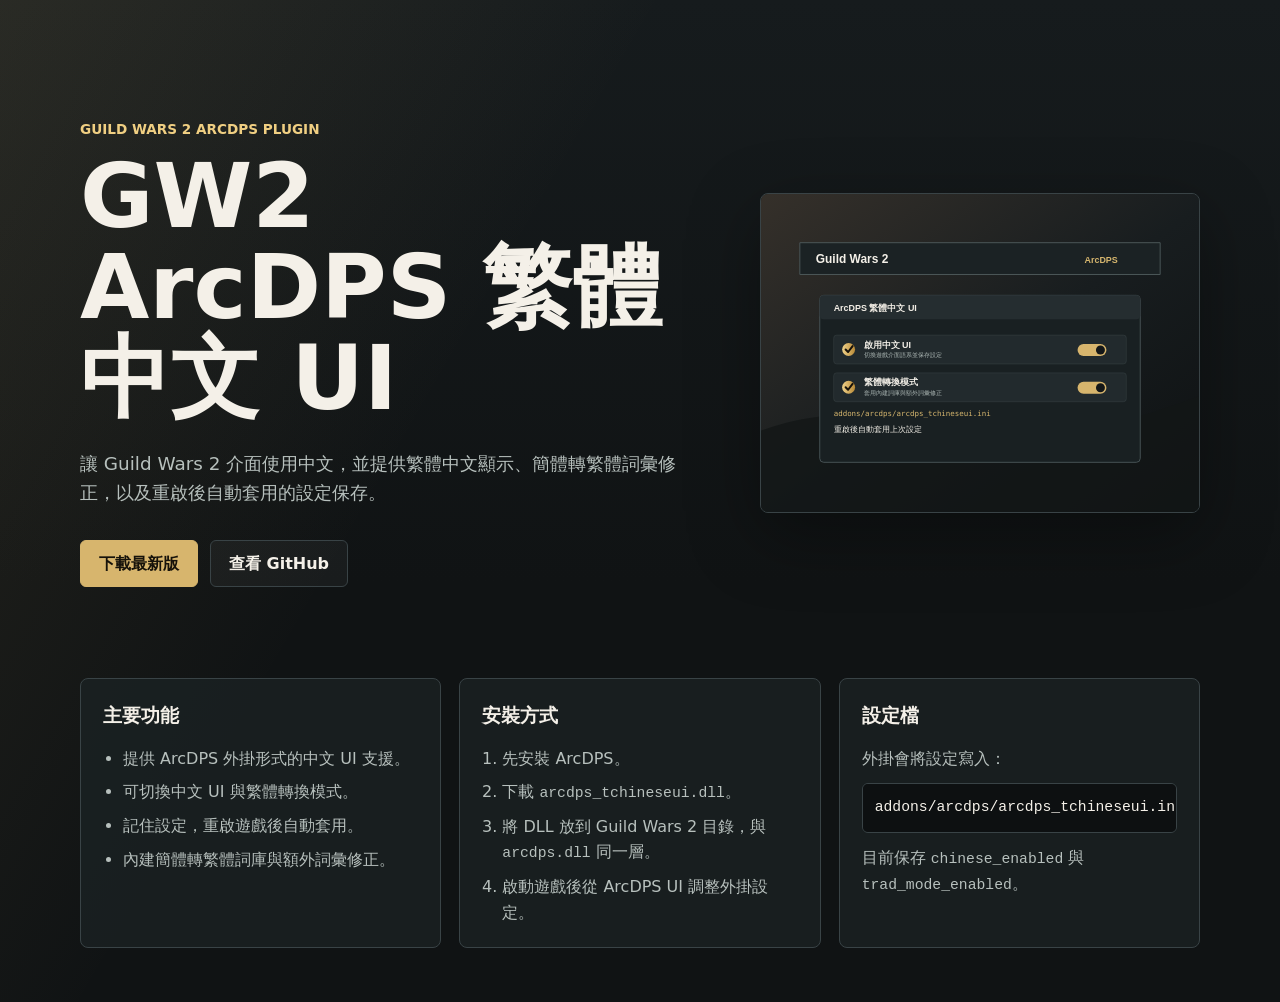
==== index.html @ cf9fba34 "Deploy GitHub Pages site" ====
<!doctype html>
<html lang="zh-Hant">
  <head>
    <meta charset="utf-8">
    <meta name="viewport" content="width=device-width, initial-scale=1">
    <meta name="description" content="GW2 ArcDPS 繁體中文 UI 外掛，提供 Guild Wars 2 中文介面、繁體轉換與設定保存。">
    <title>GW2 ArcDPS 繁體中文 UI</title>
    <link rel="stylesheet" href="./styles.css">
  </head>
  <body>
    <main>
      <section class="hero" aria-labelledby="page-title">
        <div class="hero-copy">
          <p class="eyebrow">Guild Wars 2 ArcDPS Plugin</p>
          <h1 id="page-title">GW2 ArcDPS 繁體中文 UI</h1>
          <p class="lead">
            讓 Guild Wars 2 介面使用中文，並提供繁體中文顯示、簡體轉繁體詞彙修正，以及重啟後自動套用的設定保存。
          </p>
          <div class="actions" aria-label="主要操作">
            <a class="button primary" href="https://github.com/jakeuj/GW2-ArcDPS-TChineseUI/releases/latest">下載最新版</a>
            <a class="button secondary" href="https://github.com/jakeuj/GW2-ArcDPS-TChineseUI">查看 GitHub</a>
          </div>
        </div>
        <div class="preview" aria-label="外掛介面預覽">
          <img src="./assets/plugin-preview.svg" alt="ArcDPS 繁體中文 UI 外掛介面預覽">
        </div>
      </section>

      <section class="content-grid" aria-label="外掛資訊">
        <article>
          <h2>主要功能</h2>
          <ul>
            <li>提供 ArcDPS 外掛形式的中文 UI 支援。</li>
            <li>可切換中文 UI 與繁體轉換模式。</li>
            <li>記住設定，重啟遊戲後自動套用。</li>
            <li>內建簡體轉繁體詞庫與額外詞彙修正。</li>
          </ul>
        </article>

        <article>
          <h2>安裝方式</h2>
          <ol>
            <li>先安裝 ArcDPS。</li>
            <li>下載 <code>arcdps_tchineseui.dll</code>。</li>
            <li>將 DLL 放到 Guild Wars 2 目錄，與 <code>arcdps.dll</code> 同一層。</li>
            <li>啟動遊戲後從 ArcDPS UI 調整外掛設定。</li>
          </ol>
        </article>

        <article>
          <h2>設定檔</h2>
          <p>外掛會將設定寫入：</p>
          <pre><code>addons/arcdps/arcdps_tchineseui.ini</code></pre>
          <p>目前保存 <code>chinese_enabled</code> 與 <code>trad_mode_enabled</code>。</p>
        </article>
      </section>
    </main>
  </body>
</html>
---- styles.css ----
:root {
  color-scheme: dark;
  --bg: #101314;
  --panel: #1a2022;
  --panel-strong: #242b2e;
  --text: #f4f0e8;
  --muted: #b7c0bd;
  --accent: #d7b56d;
  --accent-strong: #f0cf82;
  --line: #394346;
}

* {
  box-sizing: border-box;
}

body {
  margin: 0;
  min-height: 100vh;
  background:
    linear-gradient(120deg, rgba(215, 181, 109, 0.10), transparent 36%),
    linear-gradient(180deg, #161b1d 0%, var(--bg) 58%);
  color: var(--text);
  font-family: Inter, "Noto Sans TC", "Microsoft JhengHei", system-ui, sans-serif;
  line-height: 1.6;
}

main {
  width: min(1120px, calc(100% - 32px));
  margin: 0 auto;
  padding: 56px 0;
}

.hero {
  display: grid;
  grid-template-columns: minmax(0, 1fr) minmax(320px, 440px);
  gap: 48px;
  align-items: center;
  min-height: 66vh;
}

.eyebrow {
  margin: 0 0 10px;
  color: var(--accent-strong);
  font-size: 0.85rem;
  font-weight: 700;
  text-transform: uppercase;
}

h1 {
  margin: 0;
  max-width: 760px;
  font-size: clamp(2.5rem, 7vw, 5.8rem);
  line-height: 1.02;
  letter-spacing: 0;
}

.lead {
  max-width: 680px;
  margin: 24px 0 0;
  color: var(--muted);
  font-size: 1.15rem;
}

.actions {
  display: flex;
  flex-wrap: wrap;
  gap: 12px;
  margin-top: 32px;
}

.button {
  display: inline-flex;
  align-items: center;
  justify-content: center;
  min-height: 44px;
  padding: 10px 18px;
  border: 1px solid var(--line);
  border-radius: 6px;
  color: var(--text);
  font-weight: 700;
  text-decoration: none;
}

.button.primary {
  background: var(--accent);
  border-color: var(--accent);
  color: #16120a;
}

.button.secondary {
  background: rgba(255, 255, 255, 0.04);
}

.preview {
  overflow: hidden;
  border: 1px solid var(--line);
  border-radius: 8px;
  background: var(--panel);
  box-shadow: 0 22px 70px rgba(0, 0, 0, 0.35);
}

.preview img {
  display: block;
  width: 100%;
  height: auto;
}

.content-grid {
  display: grid;
  grid-template-columns: repeat(3, minmax(0, 1fr));
  gap: 18px;
  margin-top: 28px;
}

article {
  min-height: 100%;
  padding: 22px;
  border: 1px solid var(--line);
  border-radius: 8px;
  background: rgba(26, 32, 34, 0.88);
}

h2 {
  margin: 0 0 14px;
  font-size: 1.2rem;
  letter-spacing: 0;
}

ul,
ol {
  margin: 0;
  padding-left: 1.25rem;
  color: var(--muted);
}

li + li {
  margin-top: 8px;
}

p {
  margin: 0;
  color: var(--muted);
}

p + pre,
pre + p {
  margin-top: 12px;
}

code {
  font-family: "SFMono-Regular", Consolas, monospace;
  font-size: 0.92em;
}

pre {
  overflow-x: auto;
  margin: 0;
  padding: 12px;
  border: 1px solid var(--line);
  border-radius: 6px;
  background: #0d1011;
}

@media (max-width: 880px) {
  main {
    padding: 32px 0;
  }

  .hero,
  .content-grid {
    grid-template-columns: 1fr;
  }

  .hero {
    gap: 28px;
    min-height: auto;
  }
}
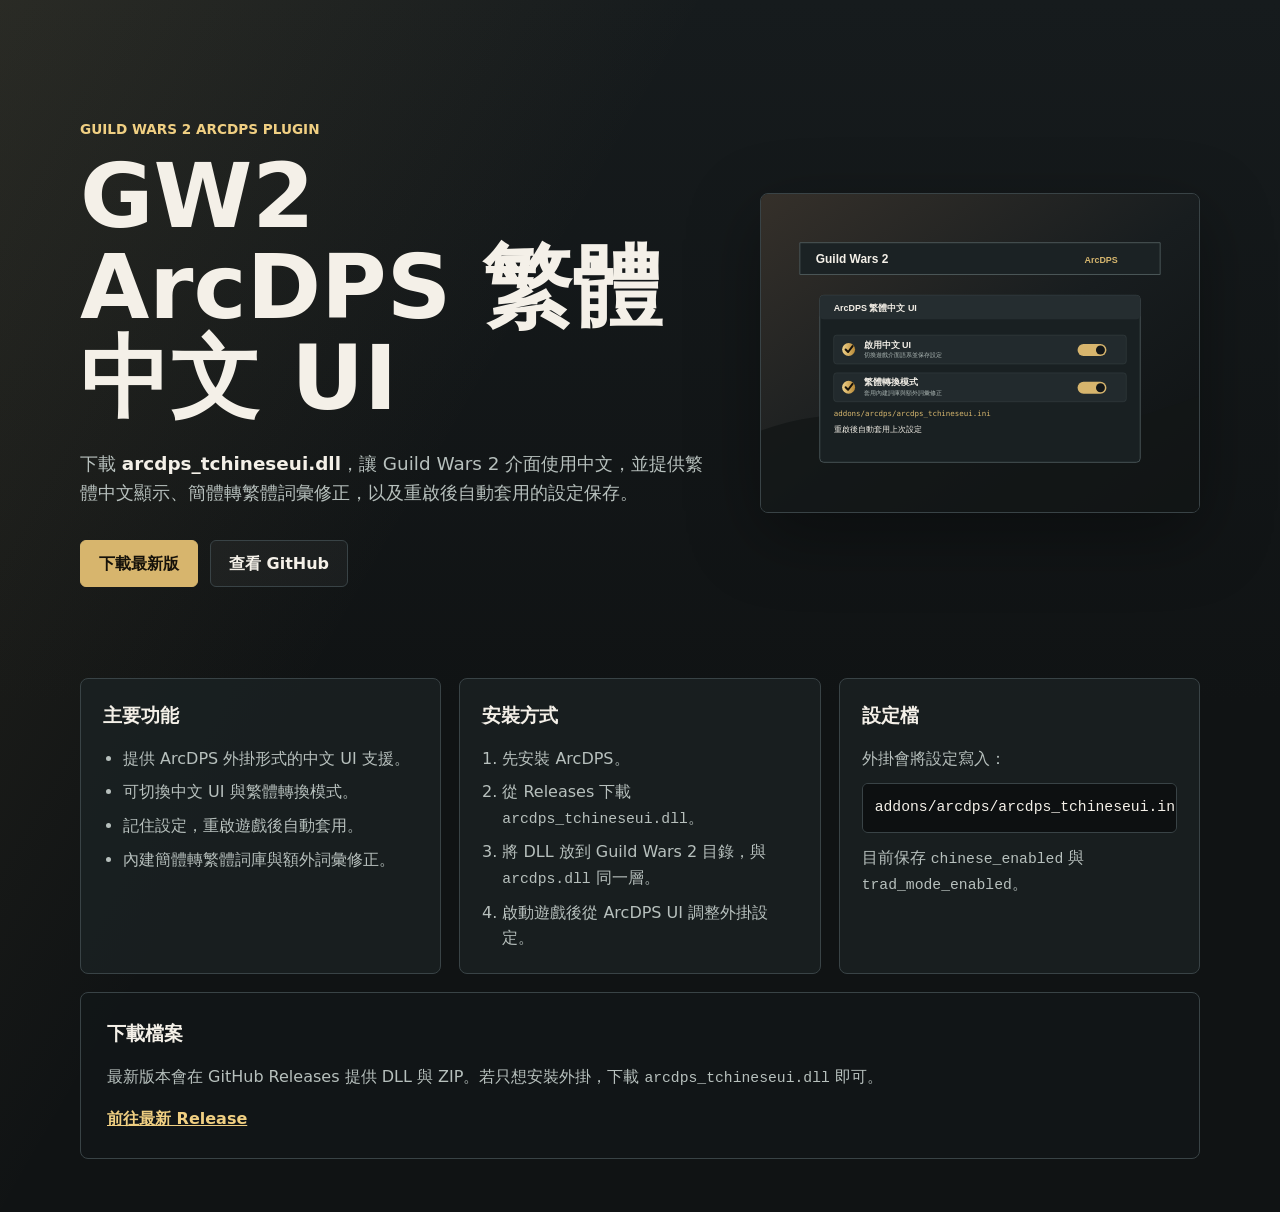
==== commit dc156063: "Deploy SEO updates and custom domain" ====
--- a/index.html
+++ b/index.html
@@ -3,8 +3,23 @@
   <head>
     <meta charset="utf-8">
     <meta name="viewport" content="width=device-width, initial-scale=1">
-    <meta name="description" content="GW2 ArcDPS 繁體中文 UI 外掛，提供 Guild Wars 2 中文介面、繁體轉換與設定保存。">
-    <title>GW2 ArcDPS 繁體中文 UI</title>
+    <meta name="description" content="GW2 ArcDPS 繁體中文 UI 外掛，提供 Guild Wars 2 中文介面、繁體轉換、詞彙修正與設定保存。下載 arcdps_tchineseui.dll 並放到 GW2 目錄即可使用。">
+    <meta name="robots" content="index,follow,max-image-preview:large">
+    <meta name="theme-color" content="#101314">
+    <link rel="canonical" href="https://gw2.jakeuj.com/">
+    <meta property="og:locale" content="zh_TW">
+    <meta property="og:type" content="website">
+    <meta property="og:site_name" content="GW2 ArcDPS 繁體中文 UI">
+    <meta property="og:title" content="GW2 ArcDPS 繁體中文 UI 外掛">
+    <meta property="og:description" content="提供 Guild Wars 2 中文介面、繁體轉換、詞彙修正與設定保存的 ArcDPS 外掛。">
+    <meta property="og:url" content="https://gw2.jakeuj.com/">
+    <meta property="og:image" content="https://gw2.jakeuj.com/assets/plugin-preview.svg">
+    <meta property="og:image:alt" content="GW2 ArcDPS 繁體中文 UI 外掛介面預覽">
+    <meta name="twitter:card" content="summary_large_image">
+    <meta name="twitter:title" content="GW2 ArcDPS 繁體中文 UI 外掛">
+    <meta name="twitter:description" content="提供 Guild Wars 2 中文介面、繁體轉換、詞彙修正與設定保存的 ArcDPS 外掛。">
+    <meta name="twitter:image" content="https://gw2.jakeuj.com/assets/plugin-preview.svg">
+    <title>GW2 ArcDPS 繁體中文 UI 外掛 | Guild Wars 2 中文介面</title>
     <link rel="stylesheet" href="./styles.css">
   </head>
   <body>
@@ -14,7 +29,7 @@
           <p class="eyebrow">Guild Wars 2 ArcDPS Plugin</p>
           <h1 id="page-title">GW2 ArcDPS 繁體中文 UI</h1>
           <p class="lead">
-            讓 Guild Wars 2 介面使用中文，並提供繁體中文顯示、簡體轉繁體詞彙修正，以及重啟後自動套用的設定保存。
+            下載 <strong>arcdps_tchineseui.dll</strong>，讓 Guild Wars 2 介面使用中文，並提供繁體中文顯示、簡體轉繁體詞彙修正，以及重啟後自動套用的設定保存。
           </p>
           <div class="actions" aria-label="主要操作">
             <a class="button primary" href="https://github.com/jakeuj/GW2-ArcDPS-TChineseUI/releases/latest">下載最新版</a>
@@ -41,7 +56,7 @@
           <h2>安裝方式</h2>
           <ol>
             <li>先安裝 ArcDPS。</li>
-            <li>下載 <code>arcdps_tchineseui.dll</code>。</li>
+            <li>從 Releases 下載 <code>arcdps_tchineseui.dll</code>。</li>
             <li>將 DLL 放到 Guild Wars 2 目錄，與 <code>arcdps.dll</code> 同一層。</li>
             <li>啟動遊戲後從 ArcDPS UI 調整外掛設定。</li>
           </ol>
@@ -54,6 +69,15 @@
           <p>目前保存 <code>chinese_enabled</code> 與 <code>trad_mode_enabled</code>。</p>
         </article>
       </section>
+
+      <section class="details" aria-labelledby="download-title">
+        <h2 id="download-title">下載檔案</h2>
+        <p>
+          最新版本會在 GitHub Releases 提供 DLL 與 ZIP。若只想安裝外掛，下載
+          <code>arcdps_tchineseui.dll</code> 即可。
+        </p>
+        <a class="text-link" href="https://github.com/jakeuj/GW2-ArcDPS-TChineseUI/releases/latest">前往最新 Release</a>
+      </section>
     </main>
   </body>
 </html>
--- a/styles.css
+++ b/styles.css
@@ -62,6 +62,11 @@
   font-size: 1.15rem;
 }
 
+.lead strong {
+  color: var(--text);
+  font-weight: 700;
+}
+
 .actions {
   display: flex;
   flex-wrap: wrap;
@@ -121,6 +126,14 @@
   background: rgba(26, 32, 34, 0.88);
 }
 
+.details {
+  margin-top: 18px;
+  padding: 26px;
+  border: 1px solid var(--line);
+  border-radius: 8px;
+  background: rgba(18, 22, 23, 0.92);
+}
+
 h2 {
   margin: 0 0 14px;
   font-size: 1.2rem;
@@ -146,6 +159,13 @@
 p + pre,
 pre + p {
   margin-top: 12px;
+}
+
+.text-link {
+  display: inline-flex;
+  margin-top: 16px;
+  color: var(--accent-strong);
+  font-weight: 700;
 }
 
 code {
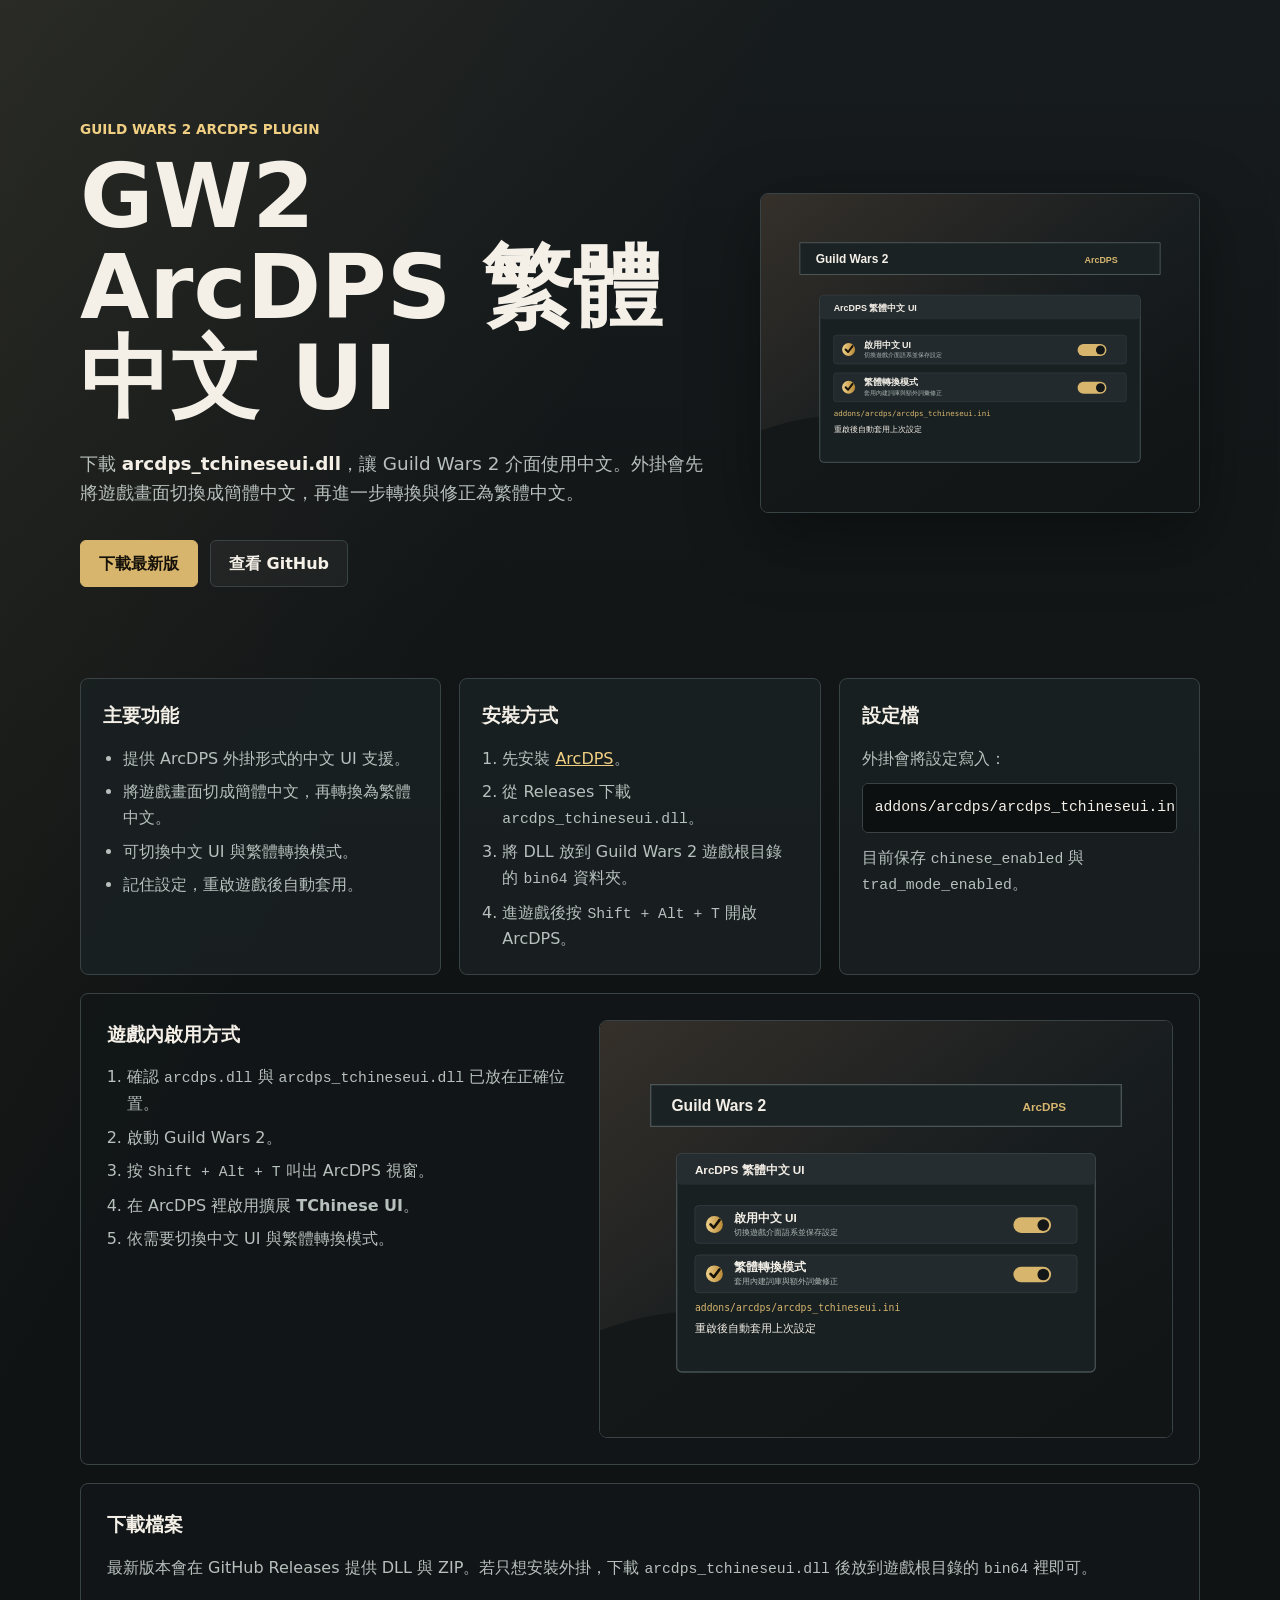
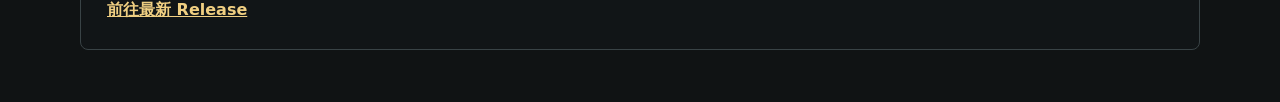
==== commit f2574987: "Deploy improved installation instructions" ====
--- a/index.html
+++ b/index.html
@@ -3,7 +3,7 @@
   <head>
     <meta charset="utf-8">
     <meta name="viewport" content="width=device-width, initial-scale=1">
-    <meta name="description" content="GW2 ArcDPS 繁體中文 UI 外掛，提供 Guild Wars 2 中文介面、繁體轉換、詞彙修正與設定保存。下載 arcdps_tchineseui.dll 並放到 GW2 目錄即可使用。">
+    <meta name="description" content="GW2 ArcDPS 繁體中文 UI 外掛，提供 Guild Wars 2 中文介面。先將遊戲畫面切成簡體中文，再轉換與修正為繁體中文，並保存使用者設定。">
     <meta name="robots" content="index,follow,max-image-preview:large">
     <meta name="theme-color" content="#101314">
     <link rel="canonical" href="https://gw2.jakeuj.com/">
@@ -11,13 +11,13 @@
     <meta property="og:type" content="website">
     <meta property="og:site_name" content="GW2 ArcDPS 繁體中文 UI">
     <meta property="og:title" content="GW2 ArcDPS 繁體中文 UI 外掛">
-    <meta property="og:description" content="提供 Guild Wars 2 中文介面、繁體轉換、詞彙修正與設定保存的 ArcDPS 外掛。">
+    <meta property="og:description" content="提供 Guild Wars 2 中文介面的 ArcDPS 外掛，將遊戲畫面切成簡體中文後再轉換與修正為繁體中文。">
     <meta property="og:url" content="https://gw2.jakeuj.com/">
     <meta property="og:image" content="https://gw2.jakeuj.com/assets/plugin-preview.svg">
     <meta property="og:image:alt" content="GW2 ArcDPS 繁體中文 UI 外掛介面預覽">
     <meta name="twitter:card" content="summary_large_image">
     <meta name="twitter:title" content="GW2 ArcDPS 繁體中文 UI 外掛">
-    <meta name="twitter:description" content="提供 Guild Wars 2 中文介面、繁體轉換、詞彙修正與設定保存的 ArcDPS 外掛。">
+    <meta name="twitter:description" content="提供 Guild Wars 2 中文介面的 ArcDPS 外掛，將遊戲畫面切成簡體中文後再轉換與修正為繁體中文。">
     <meta name="twitter:image" content="https://gw2.jakeuj.com/assets/plugin-preview.svg">
     <title>GW2 ArcDPS 繁體中文 UI 外掛 | Guild Wars 2 中文介面</title>
     <link rel="stylesheet" href="./styles.css">
@@ -29,7 +29,7 @@
           <p class="eyebrow">Guild Wars 2 ArcDPS Plugin</p>
           <h1 id="page-title">GW2 ArcDPS 繁體中文 UI</h1>
           <p class="lead">
-            下載 <strong>arcdps_tchineseui.dll</strong>，讓 Guild Wars 2 介面使用中文，並提供繁體中文顯示、簡體轉繁體詞彙修正，以及重啟後自動套用的設定保存。
+            下載 <strong>arcdps_tchineseui.dll</strong>，讓 Guild Wars 2 介面使用中文。外掛會先將遊戲畫面切換成簡體中文，再進一步轉換與修正為繁體中文。
           </p>
           <div class="actions" aria-label="主要操作">
             <a class="button primary" href="https://github.com/jakeuj/GW2-ArcDPS-TChineseUI/releases/latest">下載最新版</a>
@@ -46,19 +46,19 @@
           <h2>主要功能</h2>
           <ul>
             <li>提供 ArcDPS 外掛形式的中文 UI 支援。</li>
+            <li>將遊戲畫面切成簡體中文，再轉換為繁體中文。</li>
             <li>可切換中文 UI 與繁體轉換模式。</li>
             <li>記住設定，重啟遊戲後自動套用。</li>
-            <li>內建簡體轉繁體詞庫與額外詞彙修正。</li>
           </ul>
         </article>
 
         <article>
           <h2>安裝方式</h2>
           <ol>
-            <li>先安裝 ArcDPS。</li>
+            <li>先安裝 <a href="https://www.deltaconnected.com/arcdps/">ArcDPS</a>。</li>
             <li>從 Releases 下載 <code>arcdps_tchineseui.dll</code>。</li>
-            <li>將 DLL 放到 Guild Wars 2 目錄，與 <code>arcdps.dll</code> 同一層。</li>
-            <li>啟動遊戲後從 ArcDPS UI 調整外掛設定。</li>
+            <li>將 DLL 放到 Guild Wars 2 遊戲根目錄的 <code>bin64</code> 資料夾。</li>
+            <li>進遊戲後按 <code>Shift + Alt + T</code> 開啟 ArcDPS。</li>
           </ol>
         </article>
 
@@ -70,11 +70,28 @@
         </article>
       </section>
 
+      <section class="walkthrough" aria-labelledby="usage-title">
+        <div>
+          <h2 id="usage-title">遊戲內啟用方式</h2>
+          <ol>
+            <li>確認 <code>arcdps.dll</code> 與 <code>arcdps_tchineseui.dll</code> 已放在正確位置。</li>
+            <li>啟動 Guild Wars 2。</li>
+            <li>按 <code>Shift + Alt + T</code> 叫出 ArcDPS 視窗。</li>
+            <li>在 ArcDPS 裡啟用擴展 <strong>TChinese UI</strong>。</li>
+            <li>依需要切換中文 UI 與繁體轉換模式。</li>
+          </ol>
+        </div>
+        <div class="effect" aria-label="TChinese UI 效果預覽">
+          <video autoplay loop muted playsinline preload="metadata" poster="./assets/plugin-preview.svg">
+            <source src="./assets/tchinese-ui-demo.mp4" type="video/mp4">
+          </video>
+        </div>
+      </section>
+
       <section class="details" aria-labelledby="download-title">
         <h2 id="download-title">下載檔案</h2>
         <p>
-          最新版本會在 GitHub Releases 提供 DLL 與 ZIP。若只想安裝外掛，下載
-          <code>arcdps_tchineseui.dll</code> 即可。
+          最新版本會在 GitHub Releases 提供 DLL 與 ZIP。若只想安裝外掛，下載 <code>arcdps_tchineseui.dll</code> 後放到遊戲根目錄的 <code>bin64</code> 裡即可。
         </p>
         <a class="text-link" href="https://github.com/jakeuj/GW2-ArcDPS-TChineseUI/releases/latest">前往最新 Release</a>
       </section>
--- a/styles.css
+++ b/styles.css
@@ -151,6 +151,10 @@
   margin-top: 8px;
 }
 
+a {
+  color: var(--accent-strong);
+}
+
 p {
   margin: 0;
   color: var(--muted);
@@ -168,6 +172,34 @@
   font-weight: 700;
 }
 
+.walkthrough {
+  display: grid;
+  grid-template-columns: minmax(0, 0.9fr) minmax(320px, 1.1fr);
+  gap: 22px;
+  margin-top: 18px;
+  padding: 26px;
+  border: 1px solid var(--line);
+  border-radius: 8px;
+  background: rgba(18, 22, 23, 0.92);
+}
+
+.walkthrough ol {
+  margin-top: 0;
+}
+
+.effect {
+  overflow: hidden;
+  border: 1px solid var(--line);
+  border-radius: 8px;
+  background: #0d1011;
+}
+
+.effect video {
+  display: block;
+  width: 100%;
+  height: auto;
+}
+
 code {
   font-family: "SFMono-Regular", Consolas, monospace;
   font-size: 0.92em;
@@ -188,6 +220,7 @@
   }
 
   .hero,
+  .walkthrough,
   .content-grid {
     grid-template-columns: 1fr;
   }
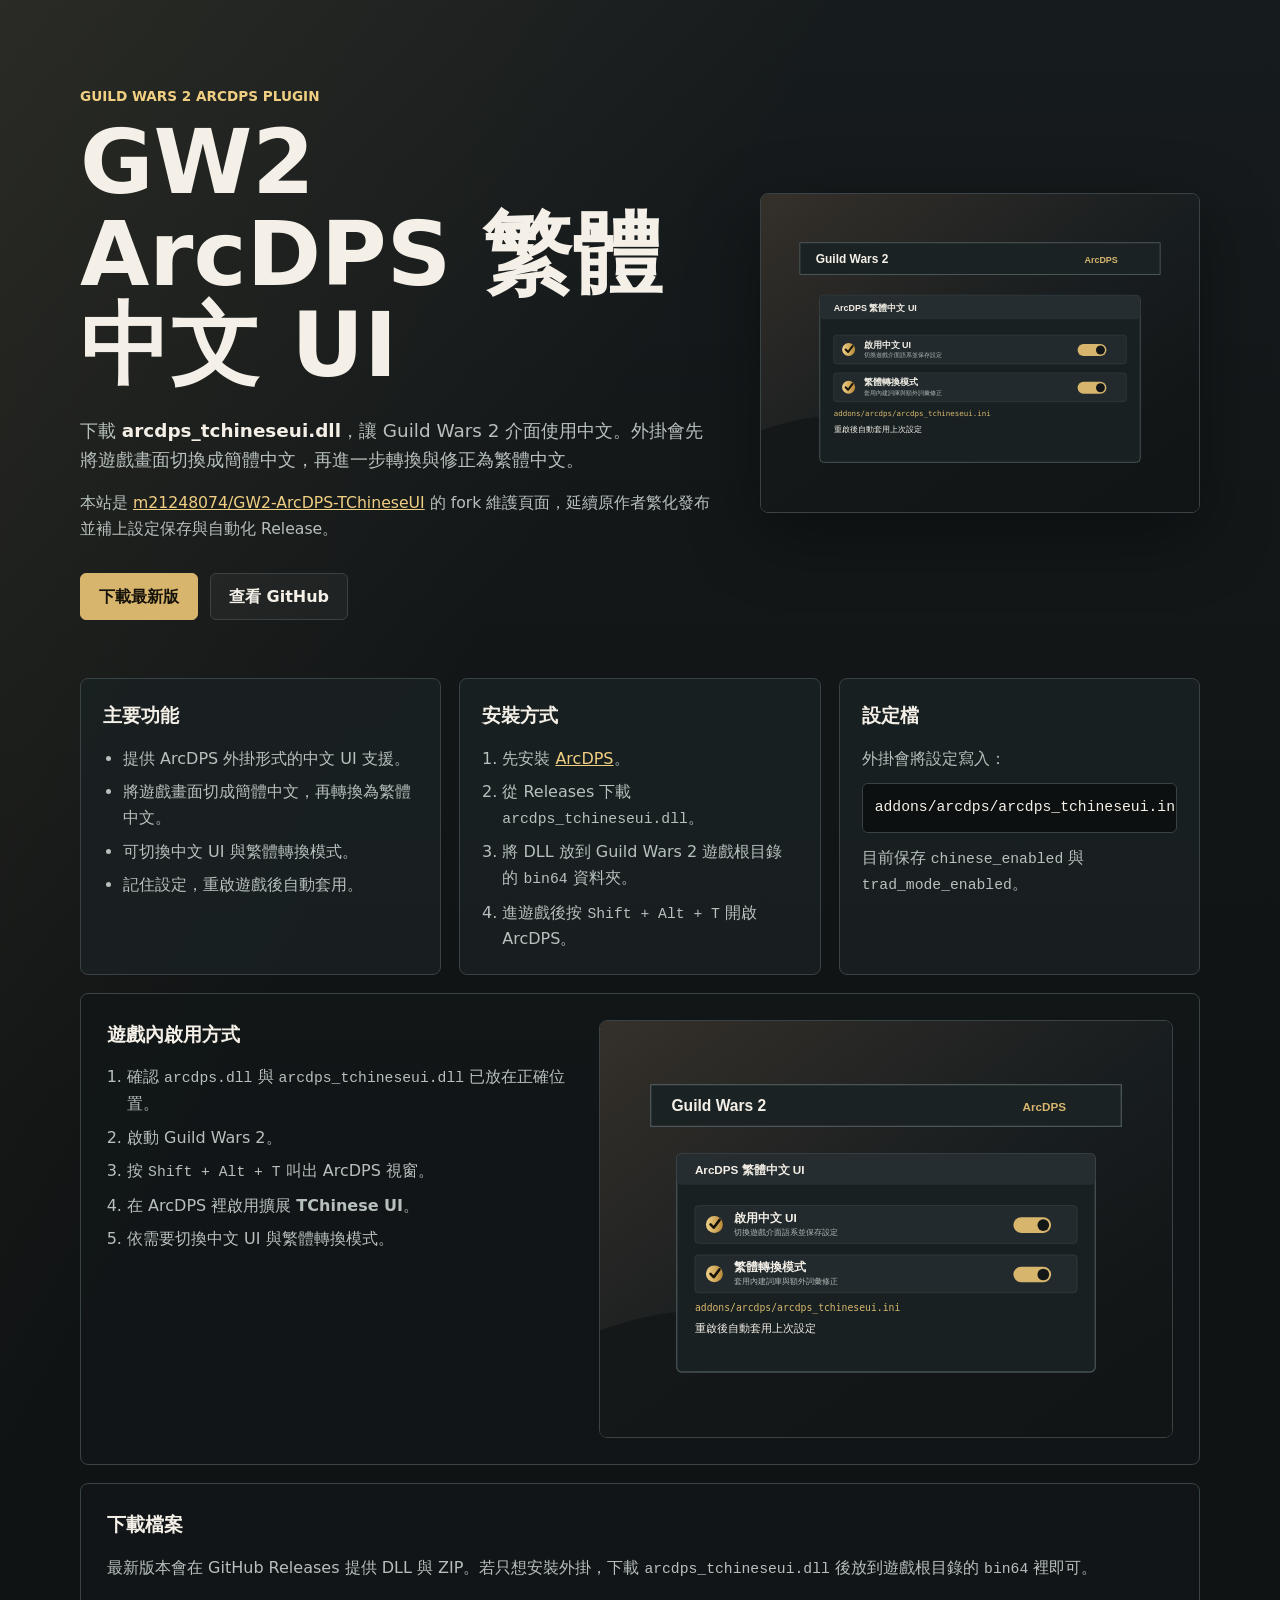
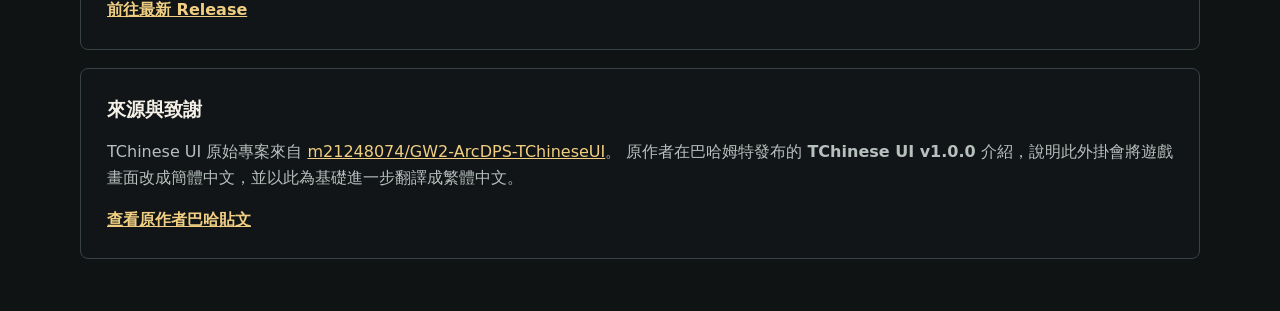
==== commit ee1fae52: "Deploy upstream and author credits" ====
--- a/index.html
+++ b/index.html
@@ -7,6 +7,11 @@
     <meta name="robots" content="index,follow,max-image-preview:large">
     <meta name="theme-color" content="#101314">
     <link rel="canonical" href="https://gw2.jakeuj.com/">
+    <link rel="icon" href="./assets/favicon.svg" type="image/svg+xml">
+    <link rel="alternate icon" href="./assets/icon-192.png" type="image/png">
+    <link rel="apple-touch-icon" href="./assets/apple-touch-icon.png">
+    <meta name="application-name" content="GW2 ArcDPS 繁體中文 UI">
+    <meta name="apple-mobile-web-app-title" content="GW2 ArcDPS 繁體中文 UI">
     <meta property="og:locale" content="zh_TW">
     <meta property="og:type" content="website">
     <meta property="og:site_name" content="GW2 ArcDPS 繁體中文 UI">
@@ -30,6 +35,9 @@
           <h1 id="page-title">GW2 ArcDPS 繁體中文 UI</h1>
           <p class="lead">
             下載 <strong>arcdps_tchineseui.dll</strong>，讓 Guild Wars 2 介面使用中文。外掛會先將遊戲畫面切換成簡體中文，再進一步轉換與修正為繁體中文。
+          </p>
+          <p class="fork-note">
+            本站是 <a href="https://github.com/m21248074/GW2-ArcDPS-TChineseUI">m21248074/GW2-ArcDPS-TChineseUI</a> 的 fork 維護頁面，延續原作者繁化發布並補上設定保存與自動化 Release。
           </p>
           <div class="actions" aria-label="主要操作">
             <a class="button primary" href="https://github.com/jakeuj/GW2-ArcDPS-TChineseUI/releases/latest">下載最新版</a>
@@ -95,6 +103,15 @@
         </p>
         <a class="text-link" href="https://github.com/jakeuj/GW2-ArcDPS-TChineseUI/releases/latest">前往最新 Release</a>
       </section>
+
+      <section class="details" aria-labelledby="credits-title">
+        <h2 id="credits-title">來源與致謝</h2>
+        <p>
+          TChinese UI 原始專案來自 <a href="https://github.com/m21248074/GW2-ArcDPS-TChineseUI">m21248074/GW2-ArcDPS-TChineseUI</a>。
+          原作者在巴哈姆特發布的 <strong>TChinese UI v1.0.0</strong> 介紹，說明此外掛會將遊戲畫面改成簡體中文，並以此為基礎進一步翻譯成繁體中文。
+        </p>
+        <a class="text-link" href="https://forum.gamer.com.tw/C.php?bsn=16901&amp;snA=29614&amp;tnum=9">查看原作者巴哈貼文</a>
+      </section>
     </main>
   </body>
 </html>
--- a/styles.css
+++ b/styles.css
@@ -67,6 +67,12 @@
   font-weight: 700;
 }
 
+.fork-note {
+  max-width: 680px;
+  margin-top: 16px;
+  font-size: 0.98rem;
+}
+
 .actions {
   display: flex;
   flex-wrap: wrap;
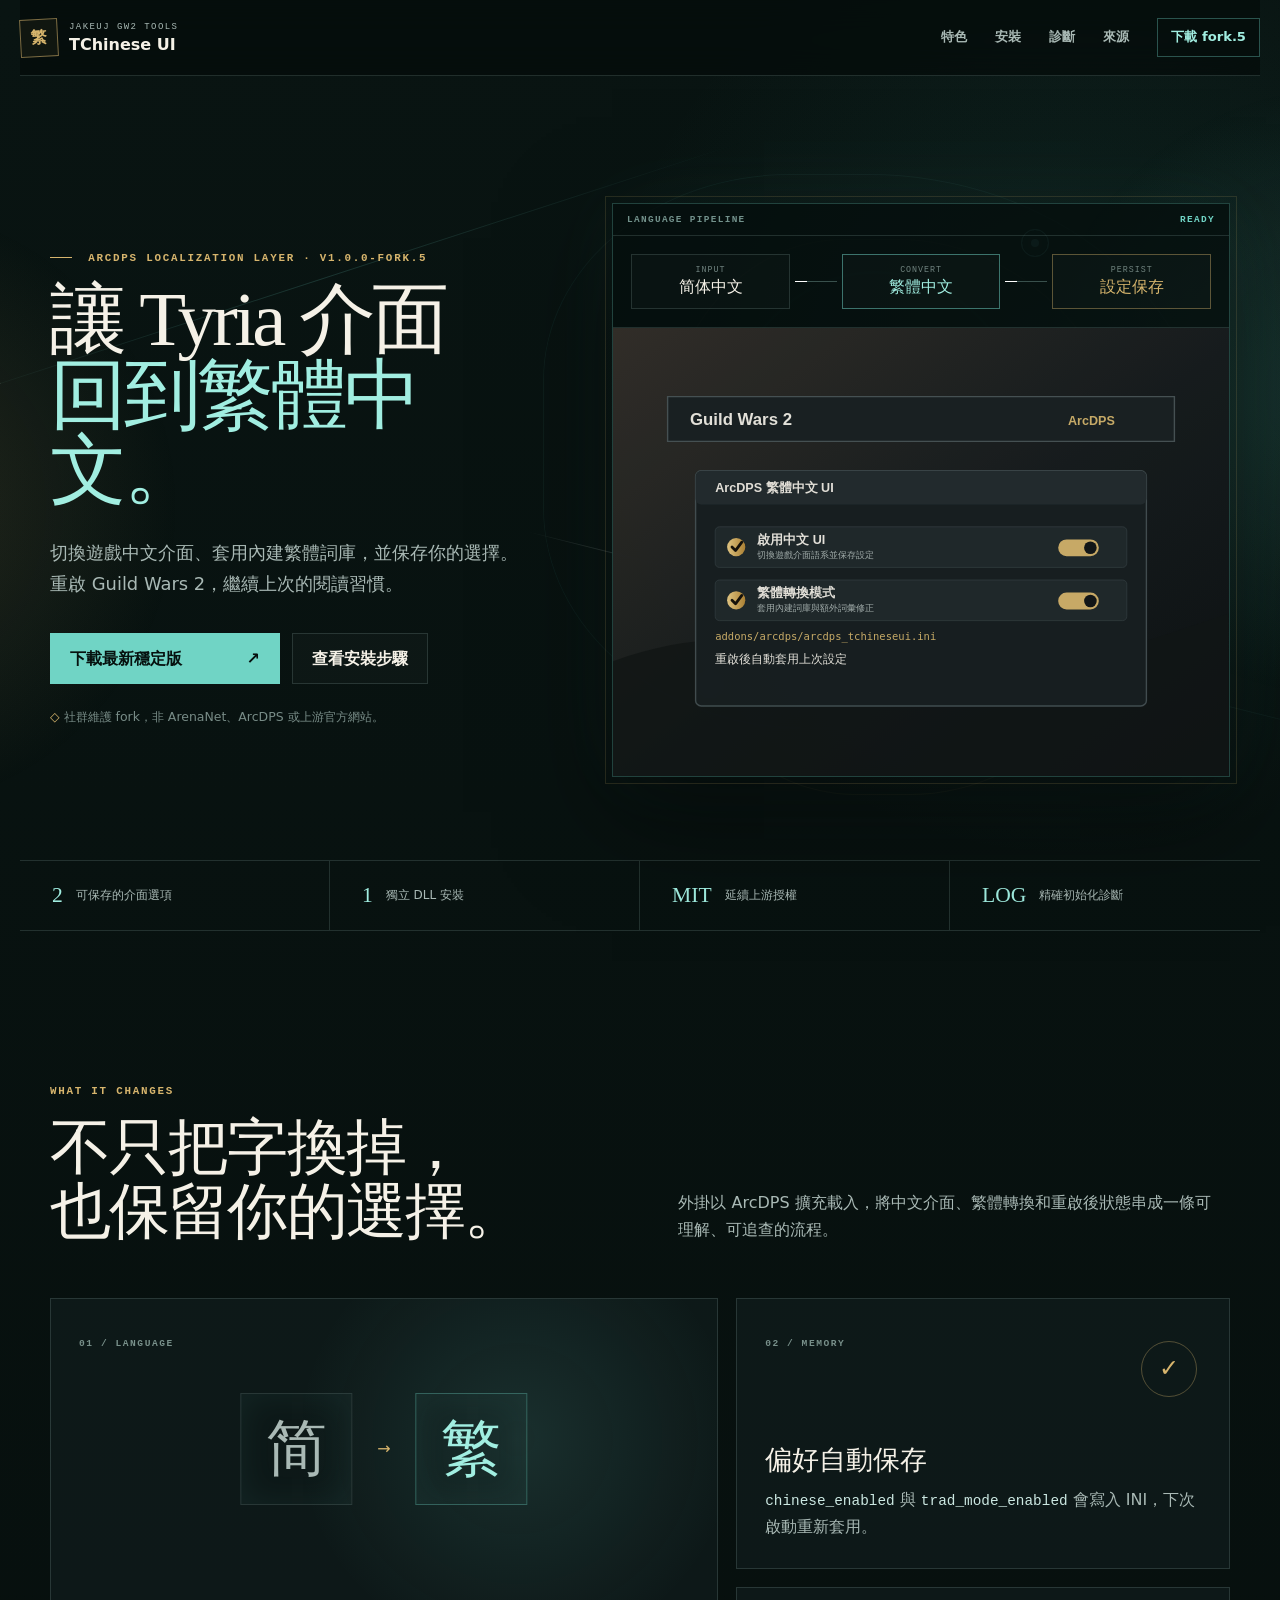
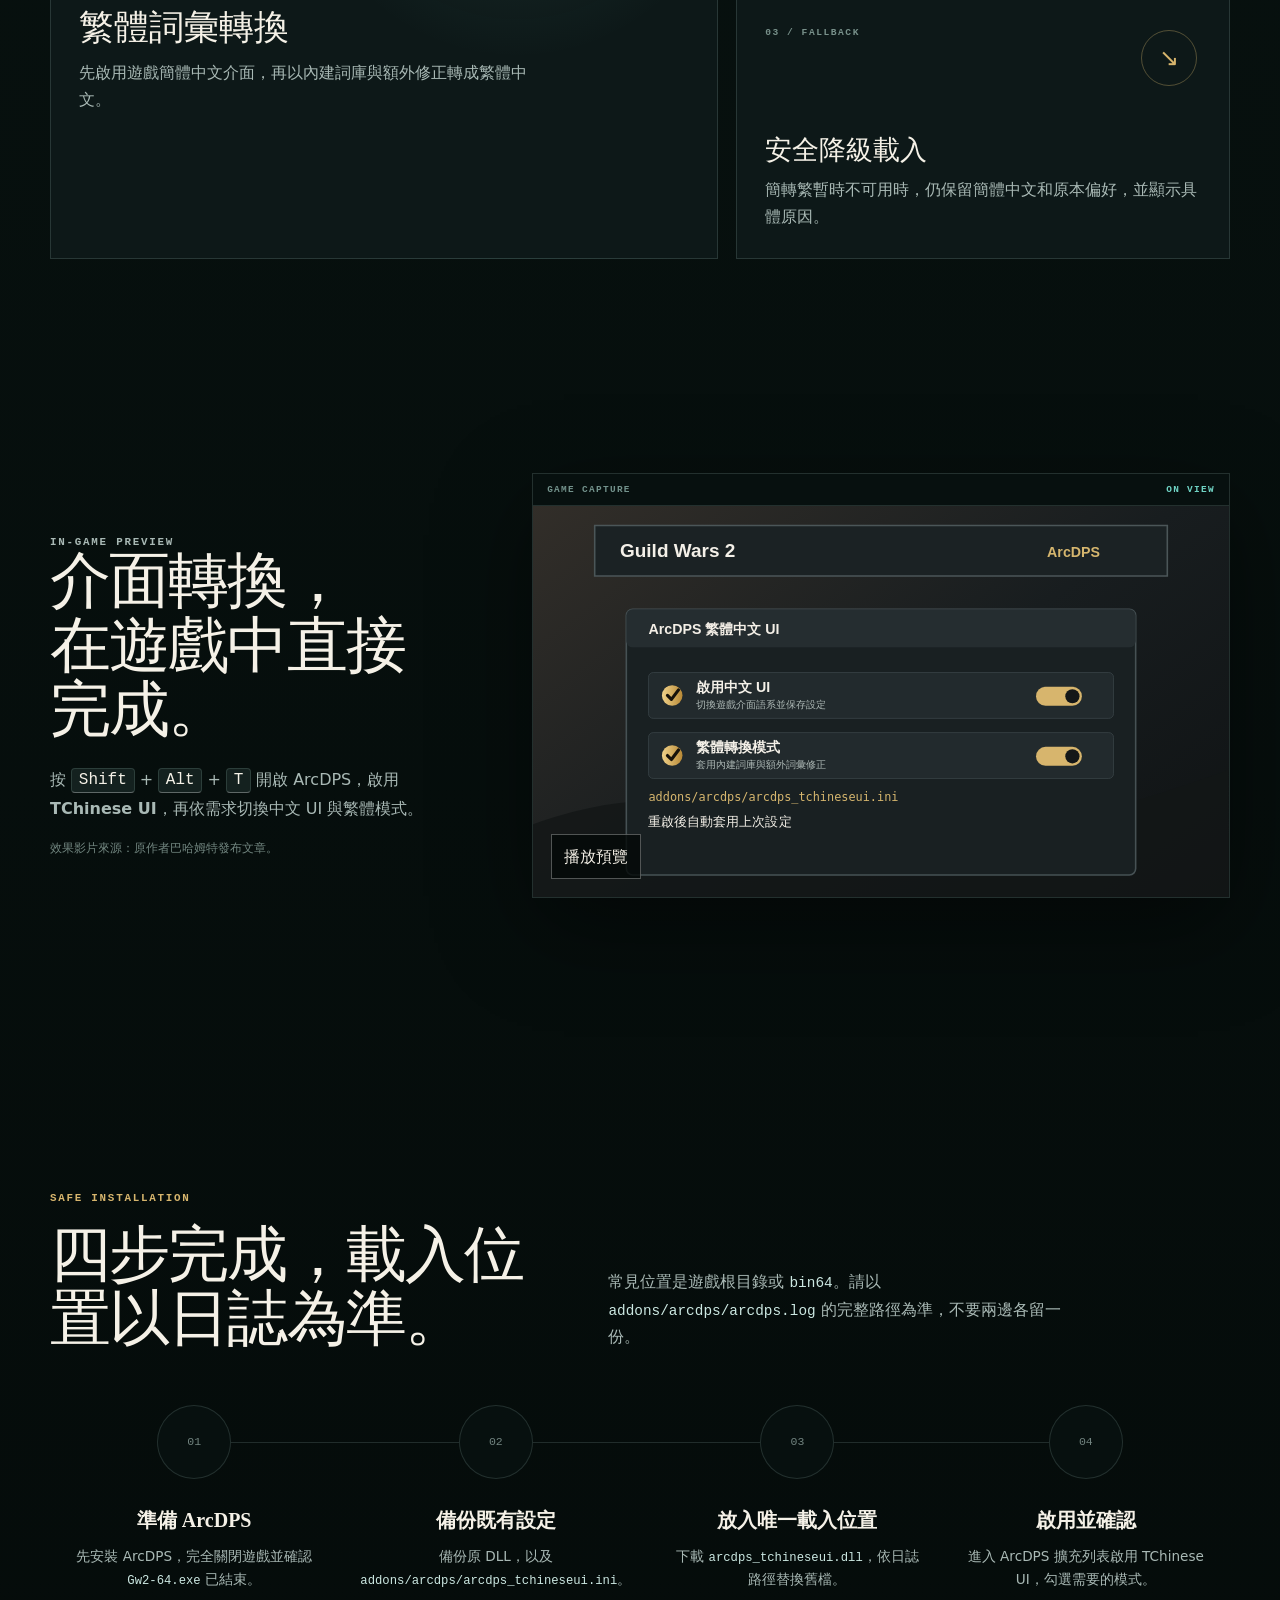
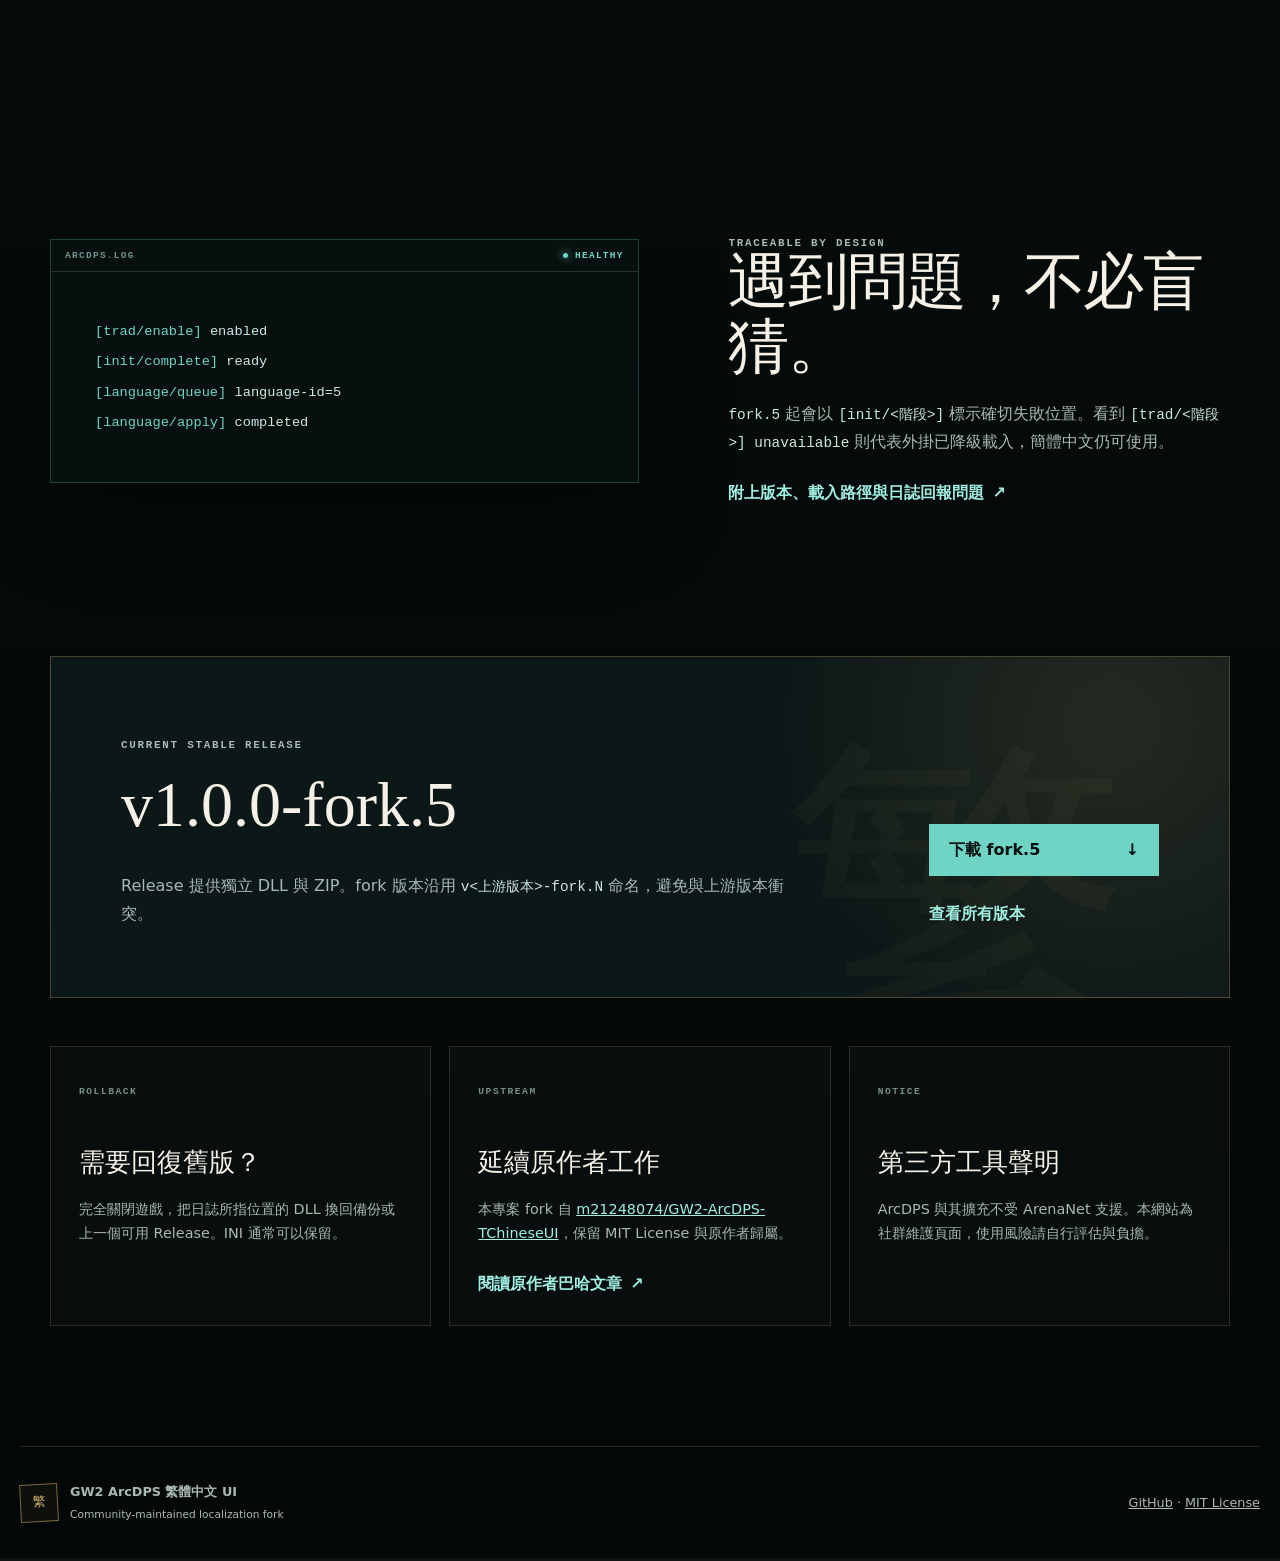
==== commit bd096f98: "Deploy redesigned project site" ====
--- a/index.html
+++ b/index.html
@@ -1,117 +1,229 @@
 <!doctype html>
-<html lang="zh-Hant">
+<html lang="zh-Hant-TW">
   <head>
     <meta charset="utf-8">
     <meta name="viewport" content="width=device-width, initial-scale=1">
-    <meta name="description" content="GW2 ArcDPS 繁體中文 UI 外掛，提供 Guild Wars 2 中文介面。先將遊戲畫面切成簡體中文，再轉換與修正為繁體中文，並保存使用者設定。">
+    <meta name="description" content="GW2 ArcDPS 繁體中文 UI 外掛：切換中文介面、套用繁體轉換、保存偏好，並提供安裝、診斷與安全回復指引。">
+    <meta name="author" content="jakeuj">
     <meta name="robots" content="index,follow,max-image-preview:large">
-    <meta name="theme-color" content="#101314">
+    <meta name="theme-color" content="#07100f">
     <link rel="canonical" href="https://gw2.jakeuj.com/">
     <link rel="icon" href="./assets/favicon.svg" type="image/svg+xml">
     <link rel="alternate icon" href="./assets/icon-192.png" type="image/png">
     <link rel="apple-touch-icon" href="./assets/apple-touch-icon.png">
+    <link rel="preload" href="./assets/plugin-preview.svg" as="image" type="image/svg+xml">
     <meta name="application-name" content="GW2 ArcDPS 繁體中文 UI">
-    <meta name="apple-mobile-web-app-title" content="GW2 ArcDPS 繁體中文 UI">
     <meta property="og:locale" content="zh_TW">
     <meta property="og:type" content="website">
     <meta property="og:site_name" content="GW2 ArcDPS 繁體中文 UI">
     <meta property="og:title" content="GW2 ArcDPS 繁體中文 UI 外掛">
-    <meta property="og:description" content="提供 Guild Wars 2 中文介面的 ArcDPS 外掛，將遊戲畫面切成簡體中文後再轉換與修正為繁體中文。">
+    <meta property="og:description" content="讓 Tyria 介面延續你的繁體中文使用習慣，並保存每次啟動的設定。">
     <meta property="og:url" content="https://gw2.jakeuj.com/">
     <meta property="og:image" content="https://gw2.jakeuj.com/assets/plugin-preview.svg">
-    <meta property="og:image:alt" content="GW2 ArcDPS 繁體中文 UI 外掛介面預覽">
+    <meta property="og:image:type" content="image/svg+xml">
+    <meta property="og:image:width" content="880">
+    <meta property="og:image:height" content="640">
+    <meta property="og:image:alt" content="GW2 ArcDPS 繁體中文 UI 外掛設定介面預覽">
     <meta name="twitter:card" content="summary_large_image">
     <meta name="twitter:title" content="GW2 ArcDPS 繁體中文 UI 外掛">
-    <meta name="twitter:description" content="提供 Guild Wars 2 中文介面的 ArcDPS 外掛，將遊戲畫面切成簡體中文後再轉換與修正為繁體中文。">
+    <meta name="twitter:description" content="中文介面、繁體轉換、設定保存，以及可追查的載入診斷。">
     <meta name="twitter:image" content="https://gw2.jakeuj.com/assets/plugin-preview.svg">
-    <title>GW2 ArcDPS 繁體中文 UI 外掛 | Guild Wars 2 中文介面</title>
+    <title>GW2 ArcDPS 繁體中文 UI｜中文介面外掛</title>
+    <script type="application/ld+json">
+      {
+        "@context": "https://schema.org",
+        "@type": "SoftwareApplication",
+        "name": "GW2 ArcDPS 繁體中文 UI",
+        "applicationCategory": "GameApplication",
+        "operatingSystem": "Windows",
+        "softwareVersion": "1.0.0-fork.5",
+        "description": "提供 Guild Wars 2 中文介面、繁體轉換與設定保存的 ArcDPS 外掛。",
+        "url": "https://gw2.jakeuj.com/",
+        "downloadUrl": "https://github.com/jakeuj/GW2-ArcDPS-TChineseUI/releases/latest",
+        "license": "https://github.com/jakeuj/GW2-ArcDPS-TChineseUI/blob/codex/persist-tchinese-ui-settings/LICENSE.txt",
+        "author": {"@type": "Person", "name": "jakeuj"},
+        "isBasedOn": "https://github.com/m21248074/GW2-ArcDPS-TChineseUI"
+      }
+    </script>
     <link rel="stylesheet" href="./styles.css">
+    <script src="./script.js" defer></script>
   </head>
   <body>
-    <main>
-      <section class="hero" aria-labelledby="page-title">
-        <div class="hero-copy">
-          <p class="eyebrow">Guild Wars 2 ArcDPS Plugin</p>
-          <h1 id="page-title">GW2 ArcDPS 繁體中文 UI</h1>
-          <p class="lead">
-            下載 <strong>arcdps_tchineseui.dll</strong>，讓 Guild Wars 2 介面使用中文。外掛會先將遊戲畫面切換成簡體中文，再進一步轉換與修正為繁體中文。
-          </p>
-          <p class="fork-note">
-            本站是 <a href="https://github.com/m21248074/GW2-ArcDPS-TChineseUI">m21248074/GW2-ArcDPS-TChineseUI</a> 的 fork 維護頁面，延續原作者繁化發布並補上設定保存與自動化 Release。
-          </p>
+    <a class="skip-link" href="#main">跳至主要內容</a>
+    <div class="scroll-progress" aria-hidden="true"><span></span></div>
+    <div class="ambient" aria-hidden="true">
+      <span class="aura aura-one"></span><span class="aura aura-two"></span>
+      <span class="ley ley-one"></span><span class="ley ley-two"></span>
+    </div>
+
+    <header class="site-header">
+      <a class="brand" href="#top" aria-label="回到頁首">
+        <span class="brand-mark" aria-hidden="true">繁</span>
+        <span><small>jakeuj GW2 Tools</small>TChinese UI</span>
+      </a>
+      <button class="nav-toggle" type="button" aria-expanded="false" aria-controls="site-nav">
+        <span class="sr-only">開啟導覽選單</span><i></i><i></i>
+      </button>
+      <nav id="site-nav" aria-label="主要導覽">
+        <a href="#features">特色</a>
+        <a href="#install">安裝</a>
+        <a href="#diagnostics">診斷</a>
+        <a href="#credits">來源</a>
+        <a class="nav-download" href="https://github.com/jakeuj/GW2-ArcDPS-TChineseUI/releases/latest">下載 fork.5</a>
+      </nav>
+    </header>
+
+    <main id="main">
+      <section class="hero section-shell" id="top" aria-labelledby="page-title">
+        <div class="hero-map" aria-hidden="true">
+          <span class="contour contour-one"></span><span class="contour contour-two"></span>
+          <span class="waypoint waypoint-one"></span><span class="waypoint waypoint-two"></span>
+        </div>
+        <div class="hero-copy" data-reveal>
+          <p class="eyebrow"><span></span> ArcDPS localization layer · v1.0.0-fork.5</p>
+          <h1 id="page-title">讓 Tyria 介面<br><em>回到繁體中文。</em></h1>
+          <p class="lead">切換遊戲中文介面、套用內建繁體詞庫，並保存你的選擇。重啟 Guild Wars 2，繼續上次的閱讀習慣。</p>
           <div class="actions" aria-label="主要操作">
-            <a class="button primary" href="https://github.com/jakeuj/GW2-ArcDPS-TChineseUI/releases/latest">下載最新版</a>
-            <a class="button secondary" href="https://github.com/jakeuj/GW2-ArcDPS-TChineseUI">查看 GitHub</a>
+            <a class="button primary" href="https://github.com/jakeuj/GW2-ArcDPS-TChineseUI/releases/latest">
+              <span>下載最新穩定版</span><b aria-hidden="true">↗</b>
+            </a>
+            <a class="button secondary" href="#install">查看安裝步驟</a>
           </div>
-        </div>
-        <div class="preview" aria-label="外掛介面預覽">
-          <img src="./assets/plugin-preview.svg" alt="ArcDPS 繁體中文 UI 外掛介面預覽">
-        </div>
-      </section>
-
-      <section class="content-grid" aria-label="外掛資訊">
-        <article>
-          <h2>主要功能</h2>
-          <ul>
-            <li>提供 ArcDPS 外掛形式的中文 UI 支援。</li>
-            <li>將遊戲畫面切成簡體中文，再轉換為繁體中文。</li>
-            <li>可切換中文 UI 與繁體轉換模式。</li>
-            <li>記住設定，重啟遊戲後自動套用。</li>
-          </ul>
-        </article>
-
-        <article>
-          <h2>安裝方式</h2>
-          <ol>
-            <li>先安裝 <a href="https://www.deltaconnected.com/arcdps/">ArcDPS</a>。</li>
-            <li>從 Releases 下載 <code>arcdps_tchineseui.dll</code>。</li>
-            <li>將 DLL 放到 Guild Wars 2 遊戲根目錄的 <code>bin64</code> 資料夾。</li>
-            <li>進遊戲後按 <code>Shift + Alt + T</code> 開啟 ArcDPS。</li>
-          </ol>
-        </article>
-
-        <article>
-          <h2>設定檔</h2>
-          <p>外掛會將設定寫入：</p>
-          <pre><code>addons/arcdps/arcdps_tchineseui.ini</code></pre>
-          <p>目前保存 <code>chinese_enabled</code> 與 <code>trad_mode_enabled</code>。</p>
-        </article>
-      </section>
-
-      <section class="walkthrough" aria-labelledby="usage-title">
-        <div>
-          <h2 id="usage-title">遊戲內啟用方式</h2>
-          <ol>
-            <li>確認 <code>arcdps.dll</code> 與 <code>arcdps_tchineseui.dll</code> 已放在正確位置。</li>
-            <li>啟動 Guild Wars 2。</li>
-            <li>按 <code>Shift + Alt + T</code> 叫出 ArcDPS 視窗。</li>
-            <li>在 ArcDPS 裡啟用擴展 <strong>TChinese UI</strong>。</li>
-            <li>依需要切換中文 UI 與繁體轉換模式。</li>
-          </ol>
-        </div>
-        <div class="effect" aria-label="TChinese UI 效果預覽">
-          <video autoplay loop muted playsinline preload="metadata" poster="./assets/plugin-preview.svg">
+          <p class="trust-note"><span aria-hidden="true">◇</span> 社群維護 fork，非 ArenaNet、ArcDPS 或上游官方網站。</p>
+        </div>
+
+        <div class="hero-visual" data-reveal data-reveal-delay="140" data-tilt>
+          <div class="visual-chrome"><span>LANGUAGE PIPELINE</span><span>READY</span></div>
+          <div class="language-pipeline" aria-label="簡體中文轉換為繁體中文並保存設定">
+            <div class="pipeline-node"><small>INPUT</small><strong>简体中文</strong></div>
+            <div class="pipeline-route" aria-hidden="true"><i></i></div>
+            <div class="pipeline-node active"><small>CONVERT</small><strong>繁體中文</strong></div>
+            <div class="pipeline-route" aria-hidden="true"><i></i></div>
+            <div class="pipeline-node saved"><small>PERSIST</small><strong>設定保存</strong></div>
+          </div>
+          <div class="preview-frame">
+            <img src="./assets/plugin-preview.svg" width="880" height="640" fetchpriority="high" alt="ArcDPS 繁體中文 UI 設定面板，顯示中文 UI、繁體轉換與設定保存">
+            <span class="scan-line" aria-hidden="true"></span>
+          </div>
+        </div>
+      </section>
+
+      <section class="signal-strip" aria-label="專案摘要">
+        <div><strong>2</strong><span>可保存的介面選項</span></div>
+        <div><strong>1</strong><span>獨立 DLL 安裝</span></div>
+        <div><strong>MIT</strong><span>延續上游授權</span></div>
+        <div><strong>LOG</strong><span>精確初始化診斷</span></div>
+      </section>
+
+      <section class="section-shell story" id="features">
+        <div class="section-heading" data-reveal>
+          <p class="eyebrow">What it changes</p>
+          <h2>不只把字換掉，<br>也保留你的選擇。</h2>
+          <p>外掛以 ArcDPS 擴充載入，將中文介面、繁體轉換和重啟後狀態串成一條可理解、可追查的流程。</p>
+        </div>
+        <div class="feature-grid">
+          <article class="feature-card feature-main" data-reveal data-tilt>
+            <span class="card-index">01 / LANGUAGE</span>
+            <div class="glyph-pair" aria-hidden="true"><span>简</span><i>→</i><span>繁</span></div>
+            <h3>繁體詞彙轉換</h3>
+            <p>先啟用遊戲簡體中文介面，再以內建詞庫與額外修正轉成繁體中文。</p>
+          </article>
+          <article class="feature-card" data-reveal data-reveal-delay="80">
+            <span class="card-index">02 / MEMORY</span>
+            <div class="mini-sigil" aria-hidden="true">✓</div>
+            <h3>偏好自動保存</h3>
+            <p><code>chinese_enabled</code> 與 <code>trad_mode_enabled</code> 會寫入 INI，下次啟動重新套用。</p>
+          </article>
+          <article class="feature-card" data-reveal data-reveal-delay="160">
+            <span class="card-index">03 / FALLBACK</span>
+            <div class="mini-sigil" aria-hidden="true">↘</div>
+            <h3>安全降級載入</h3>
+            <p>簡轉繁暫時不可用時，仍保留簡體中文和原本偏好，並顯示具體原因。</p>
+          </article>
+        </div>
+      </section>
+
+      <section class="section-shell demo-section" aria-labelledby="demo-title">
+        <div class="demo-copy" data-reveal>
+          <p class="eyebrow">In-game preview</p>
+          <h2 id="demo-title">介面轉換，<br>在遊戲中直接完成。</h2>
+          <p>按 <kbd>Shift</kbd> + <kbd>Alt</kbd> + <kbd>T</kbd> 開啟 ArcDPS，啟用 <strong>TChinese UI</strong>，再依需求切換中文 UI 與繁體模式。</p>
+          <p class="source-note">效果影片來源：原作者巴哈姆特發布文章。</p>
+        </div>
+        <div class="video-shell" data-reveal data-reveal-delay="120">
+          <div class="visual-chrome"><span>GAME CAPTURE</span><span>ON VIEW</span></div>
+          <video muted loop playsinline preload="metadata" poster="./assets/plugin-preview.svg" aria-label="TChinese UI 遊戲內效果預覽">
             <source src="./assets/tchinese-ui-demo.mp4" type="video/mp4">
           </video>
-        </div>
-      </section>
-
-      <section class="details" aria-labelledby="download-title">
-        <h2 id="download-title">下載檔案</h2>
-        <p>
-          最新版本會在 GitHub Releases 提供 DLL 與 ZIP。若只想安裝外掛，下載 <code>arcdps_tchineseui.dll</code> 後放到遊戲根目錄的 <code>bin64</code> 裡即可。
-        </p>
-        <a class="text-link" href="https://github.com/jakeuj/GW2-ArcDPS-TChineseUI/releases/latest">前往最新 Release</a>
-      </section>
-
-      <section class="details" aria-labelledby="credits-title">
-        <h2 id="credits-title">來源與致謝</h2>
-        <p>
-          TChinese UI 原始專案來自 <a href="https://github.com/m21248074/GW2-ArcDPS-TChineseUI">m21248074/GW2-ArcDPS-TChineseUI</a>。
-          原作者在巴哈姆特發布的 <strong>TChinese UI v1.0.0</strong> 介紹，說明此外掛會將遊戲畫面改成簡體中文，並以此為基礎進一步翻譯成繁體中文。
-        </p>
-        <a class="text-link" href="https://forum.gamer.com.tw/C.php?bsn=16901&amp;snA=29614&amp;tnum=9">查看原作者巴哈貼文</a>
+          <button class="video-toggle" type="button" aria-label="播放效果預覽">播放預覽</button>
+        </div>
+      </section>
+
+      <section class="section-shell install-section" id="install" aria-labelledby="install-title">
+        <div class="section-heading compact" data-reveal>
+          <p class="eyebrow">Safe installation</p>
+          <h2 id="install-title">四步完成，載入位置以日誌為準。</h2>
+          <p>常見位置是遊戲根目錄或 <code>bin64</code>。請以 <code>addons/arcdps/arcdps.log</code> 的完整路徑為準，不要兩邊各留一份。</p>
+        </div>
+        <ol class="install-flow" data-flow>
+          <li><span>01</span><div><strong>準備 ArcDPS</strong><p>先安裝 ArcDPS，完全關閉遊戲並確認 <code>Gw2-64.exe</code> 已結束。</p></div></li>
+          <li><span>02</span><div><strong>備份既有設定</strong><p>備份原 DLL，以及 <code>addons/arcdps/arcdps_tchineseui.ini</code>。</p></div></li>
+          <li><span>03</span><div><strong>放入唯一載入位置</strong><p>下載 <code>arcdps_tchineseui.dll</code>，依日誌路徑替換舊檔。</p></div></li>
+          <li><span>04</span><div><strong>啟用並確認</strong><p>進入 ArcDPS 擴充列表啟用 TChinese UI，勾選需要的模式。</p></div></li>
+        </ol>
+      </section>
+
+      <section class="section-shell diagnostics" id="diagnostics" aria-labelledby="diagnostics-title">
+        <div class="log-panel" data-reveal>
+          <div class="visual-chrome"><span>arcdps.log</span><span class="status-dot">HEALTHY</span></div>
+          <pre><code><span>[trad/enable]</span> enabled
+<span>[init/complete]</span> ready
+<span>[language/queue]</span> language-id=5
+<span>[language/apply]</span> completed</code></pre>
+        </div>
+        <div class="diagnostic-copy" data-reveal data-reveal-delay="120">
+          <p class="eyebrow">Traceable by design</p>
+          <h2 id="diagnostics-title">遇到問題，不必盲猜。</h2>
+          <p><code>fork.5</code> 起會以 <code>[init/&lt;階段&gt;]</code> 標示確切失敗位置。看到 <code>[trad/&lt;階段&gt;] unavailable</code> 則代表外掛已降級載入，簡體中文仍可使用。</p>
+          <a class="text-link" href="https://github.com/jakeuj/GW2-ArcDPS-TChineseUI/issues">附上版本、載入路徑與日誌回報問題 <span>↗</span></a>
+        </div>
+      </section>
+
+      <section class="section-shell download-panel" aria-labelledby="download-title" data-reveal>
+        <div>
+          <p class="eyebrow">Current stable release</p>
+          <h2 id="download-title">v1.0.0-fork.5</h2>
+          <p>Release 提供獨立 DLL 與 ZIP。fork 版本沿用 <code>v&lt;上游版本&gt;-fork.N</code> 命名，避免與上游版本衝突。</p>
+        </div>
+        <div class="download-actions">
+          <a class="button primary" href="https://github.com/jakeuj/GW2-ArcDPS-TChineseUI/releases/tag/v1.0.0-fork.5"><span>下載 fork.5</span><b aria-hidden="true">↓</b></a>
+          <a class="text-link" href="https://github.com/jakeuj/GW2-ArcDPS-TChineseUI/releases">查看所有版本</a>
+        </div>
+      </section>
+
+      <section class="section-shell trust-grid" id="credits">
+        <article data-reveal>
+          <span class="card-index">ROLLBACK</span>
+          <h2>需要回復舊版？</h2>
+          <p>完全關閉遊戲，把日誌所指位置的 DLL 換回備份或上一個可用 Release。INI 通常可以保留。</p>
+        </article>
+        <article data-reveal data-reveal-delay="80">
+          <span class="card-index">UPSTREAM</span>
+          <h2>延續原作者工作</h2>
+          <p>本專案 fork 自 <a href="https://github.com/m21248074/GW2-ArcDPS-TChineseUI">m21248074/GW2-ArcDPS-TChineseUI</a>，保留 MIT License 與原作者歸屬。</p>
+          <a class="text-link" href="https://forum.gamer.com.tw/C.php?bsn=16901&amp;snA=29614&amp;tnum=9">閱讀原作者巴哈文章 <span>↗</span></a>
+        </article>
+        <article data-reveal data-reveal-delay="160">
+          <span class="card-index">NOTICE</span>
+          <h2>第三方工具聲明</h2>
+          <p>ArcDPS 與其擴充不受 ArenaNet 支援。本網站為社群維護頁面，使用風險請自行評估與負擔。</p>
+        </article>
       </section>
     </main>
+
+    <footer>
+      <div><span class="brand-mark" aria-hidden="true">繁</span><p><strong>GW2 ArcDPS 繁體中文 UI</strong><br><small>Community-maintained localization fork</small></p></div>
+      <p><a href="https://github.com/jakeuj/GW2-ArcDPS-TChineseUI">GitHub</a> · <a href="https://github.com/jakeuj/GW2-ArcDPS-TChineseUI/blob/codex/persist-tchinese-ui-settings/LICENSE.txt">MIT License</a></p>
+    </footer>
   </body>
 </html>
--- a/styles.css
+++ b/styles.css
@@ -1,238 +1,253 @@
 :root {
   color-scheme: dark;
-  --bg: #101314;
-  --panel: #1a2022;
-  --panel-strong: #242b2e;
-  --text: #f4f0e8;
-  --muted: #b7c0bd;
-  --accent: #d7b56d;
-  --accent-strong: #f0cf82;
-  --line: #394346;
-}
-
-* {
-  box-sizing: border-box;
-}
-
+  --bg: #07100f;
+  --bg-deep: #030807;
+  --surface: rgba(15, 27, 27, .82);
+  --surface-solid: #101c1b;
+  --text: #f5f1e7;
+  --muted: #a9b9b5;
+  --jade: #70d4c5;
+  --jade-bright: #a1eee1;
+  --gold: #d7b56d;
+  --red: #ba6558;
+  --line: rgba(169, 206, 198, .17);
+  --display: "Iowan Old Style", "Noto Serif TC", "Songti TC", serif;
+  --sans: "Noto Sans TC", "Microsoft JhengHei", system-ui, sans-serif;
+  --mono: "SFMono-Regular", Consolas, monospace;
+}
+
+*, *::before, *::after { box-sizing: border-box; }
+html { scroll-behavior: smooth; scroll-padding-top: 96px; }
 body {
   margin: 0;
-  min-height: 100vh;
+  min-width: 320px;
   background:
-    linear-gradient(120deg, rgba(215, 181, 109, 0.10), transparent 36%),
-    linear-gradient(180deg, #161b1d 0%, var(--bg) 58%);
+    radial-gradient(circle at 84% 8%, rgba(61, 159, 145, .12), transparent 30rem),
+    linear-gradient(180deg, #091412 0%, var(--bg-deep) 100%);
   color: var(--text);
-  font-family: Inter, "Noto Sans TC", "Microsoft JhengHei", system-ui, sans-serif;
-  line-height: 1.6;
-}
-
-main {
-  width: min(1120px, calc(100% - 32px));
-  margin: 0 auto;
-  padding: 56px 0;
-}
-
-.hero {
-  display: grid;
-  grid-template-columns: minmax(0, 1fr) minmax(320px, 440px);
-  gap: 48px;
-  align-items: center;
-  min-height: 66vh;
-}
-
-.eyebrow {
-  margin: 0 0 10px;
-  color: var(--accent-strong);
-  font-size: 0.85rem;
-  font-weight: 700;
-  text-transform: uppercase;
-}
-
-h1 {
-  margin: 0;
-  max-width: 760px;
-  font-size: clamp(2.5rem, 7vw, 5.8rem);
-  line-height: 1.02;
-  letter-spacing: 0;
-}
-
-.lead {
-  max-width: 680px;
-  margin: 24px 0 0;
-  color: var(--muted);
-  font-size: 1.15rem;
-}
-
-.lead strong {
-  color: var(--text);
-  font-weight: 700;
-}
-
-.fork-note {
-  max-width: 680px;
-  margin-top: 16px;
-  font-size: 0.98rem;
-}
-
-.actions {
-  display: flex;
-  flex-wrap: wrap;
-  gap: 12px;
-  margin-top: 32px;
-}
-
-.button {
-  display: inline-flex;
-  align-items: center;
-  justify-content: center;
-  min-height: 44px;
-  padding: 10px 18px;
-  border: 1px solid var(--line);
-  border-radius: 6px;
-  color: var(--text);
-  font-weight: 700;
-  text-decoration: none;
-}
-
-.button.primary {
-  background: var(--accent);
-  border-color: var(--accent);
-  color: #16120a;
-}
-
-.button.secondary {
-  background: rgba(255, 255, 255, 0.04);
-}
-
-.preview {
-  overflow: hidden;
-  border: 1px solid var(--line);
-  border-radius: 8px;
-  background: var(--panel);
-  box-shadow: 0 22px 70px rgba(0, 0, 0, 0.35);
-}
-
-.preview img {
-  display: block;
-  width: 100%;
-  height: auto;
-}
-
-.content-grid {
-  display: grid;
-  grid-template-columns: repeat(3, minmax(0, 1fr));
-  gap: 18px;
-  margin-top: 28px;
-}
-
-article {
-  min-height: 100%;
-  padding: 22px;
-  border: 1px solid var(--line);
-  border-radius: 8px;
-  background: rgba(26, 32, 34, 0.88);
-}
-
-.details {
-  margin-top: 18px;
-  padding: 26px;
-  border: 1px solid var(--line);
-  border-radius: 8px;
-  background: rgba(18, 22, 23, 0.92);
-}
-
-h2 {
-  margin: 0 0 14px;
-  font-size: 1.2rem;
-  letter-spacing: 0;
-}
-
-ul,
-ol {
-  margin: 0;
-  padding-left: 1.25rem;
-  color: var(--muted);
-}
-
-li + li {
-  margin-top: 8px;
-}
-
-a {
-  color: var(--accent-strong);
-}
-
-p {
-  margin: 0;
-  color: var(--muted);
-}
-
-p + pre,
-pre + p {
-  margin-top: 12px;
-}
-
-.text-link {
-  display: inline-flex;
-  margin-top: 16px;
-  color: var(--accent-strong);
-  font-weight: 700;
-}
-
-.walkthrough {
-  display: grid;
-  grid-template-columns: minmax(0, 0.9fr) minmax(320px, 1.1fr);
-  gap: 22px;
-  margin-top: 18px;
-  padding: 26px;
-  border: 1px solid var(--line);
-  border-radius: 8px;
-  background: rgba(18, 22, 23, 0.92);
-}
-
-.walkthrough ol {
-  margin-top: 0;
-}
-
-.effect {
-  overflow: hidden;
-  border: 1px solid var(--line);
-  border-radius: 8px;
-  background: #0d1011;
-}
-
-.effect video {
-  display: block;
-  width: 100%;
-  height: auto;
-}
-
-code {
-  font-family: "SFMono-Regular", Consolas, monospace;
-  font-size: 0.92em;
-}
-
-pre {
-  overflow-x: auto;
-  margin: 0;
-  padding: 12px;
-  border: 1px solid var(--line);
-  border-radius: 6px;
-  background: #0d1011;
-}
-
-@media (max-width: 880px) {
-  main {
-    padding: 32px 0;
-  }
-
-  .hero,
-  .walkthrough,
-  .content-grid {
-    grid-template-columns: 1fr;
-  }
-
-  .hero {
-    gap: 28px;
-    min-height: auto;
-  }
-}
+  font-family: var(--sans);
+  line-height: 1.7;
+  overflow-x: hidden;
+}
+body.nav-open { overflow: hidden; }
+a { color: var(--jade-bright); }
+button, a { -webkit-tap-highlight-color: transparent; }
+button { font: inherit; }
+img, video { max-width: 100%; }
+code, kbd { font-family: var(--mono); }
+code { color: #cce8e2; font-size: .9em; }
+kbd { padding: .15rem .42rem; border: 1px solid var(--line); border-bottom-color: rgba(255,255,255,.32); border-radius: 4px; background: #14211f; color: var(--text); }
+:focus-visible { outline: 2px solid var(--jade-bright); outline-offset: 4px; }
+.sr-only { position: absolute; width: 1px; height: 1px; padding: 0; margin: -1px; overflow: hidden; clip: rect(0,0,0,0); white-space: nowrap; border: 0; }
+.skip-link { position: fixed; z-index: 100; top: 12px; left: 12px; padding: 9px 14px; background: var(--text); color: var(--bg); transform: translateY(-160%); }
+.skip-link:focus { transform: translateY(0); }
+.scroll-progress { position: fixed; z-index: 80; inset: 0 0 auto; height: 2px; background: transparent; }
+.scroll-progress span { display: block; width: 100%; height: 100%; background: linear-gradient(90deg, var(--jade), var(--gold)); transform: scaleX(0); transform-origin: left; }
+
+.ambient { position: fixed; z-index: -1; inset: 0; pointer-events: none; overflow: hidden; }
+.aura { position: absolute; width: 40rem; height: 40rem; border-radius: 50%; opacity: .14; background: radial-gradient(circle, var(--jade), transparent 68%); }
+.aura-one { top: 8%; right: -24rem; animation: drift-a 18s ease-in-out infinite alternate; }
+.aura-two { bottom: 8%; left: -28rem; background: radial-gradient(circle, var(--gold), transparent 68%); animation: drift-b 23s ease-in-out infinite alternate; }
+.ley { position: absolute; width: 70vw; height: 1px; opacity: .18; background: linear-gradient(90deg, transparent, var(--jade), transparent); transform: rotate(-18deg); }
+.ley::after { content: ""; position: absolute; width: 7rem; height: 1px; background: linear-gradient(90deg, transparent, #fff); animation: route-light 7s linear infinite; }
+.ley-one { top: 31%; left: -10%; }
+.ley-two { top: 71%; right: -10%; transform: rotate(14deg); }
+.ley-two::after { animation-delay: -3s; }
+
+.site-header {
+  position: fixed; z-index: 70; top: 0; left: 50%; width: min(1240px, calc(100% - 32px)); height: 76px;
+  display: flex; align-items: center; justify-content: space-between; transform: translateX(-50%);
+  border-bottom: 1px solid var(--line); backdrop-filter: blur(16px); background: rgba(5, 12, 11, .72);
+}
+.brand { display: flex; align-items: center; gap: 11px; color: var(--text); line-height: 1.1; text-decoration: none; font-weight: 700; }
+.brand small { display: block; margin-bottom: 4px; color: var(--muted); font: 9px var(--mono); letter-spacing: .16em; text-transform: uppercase; }
+.brand-mark { display: grid; place-items: center; width: 38px; height: 38px; border: 1px solid rgba(215,181,109,.55); color: var(--gold); font-family: var(--display); transform: rotate(-3deg); background: rgba(215,181,109,.05); }
+nav { display: flex; align-items: center; gap: 28px; }
+nav a { color: var(--muted); font-size: .82rem; font-weight: 700; text-decoration: none; }
+nav a:hover, nav a.active { color: var(--text); }
+.nav-download { padding: 7px 13px; border: 1px solid rgba(112,212,197,.35); color: var(--jade-bright); }
+.nav-toggle { display: none; width: 44px; height: 44px; border: 0; background: transparent; }
+.nav-toggle i { display: block; width: 22px; height: 1px; margin: 6px auto; background: var(--text); transition: transform .2s ease; }
+
+main { display: block; }
+.section-shell { width: min(1180px, calc(100% - 40px)); margin-inline: auto; }
+.hero { position: relative; display: grid; grid-template-columns: minmax(0, .88fr) minmax(480px, 1.12fr); align-items: center; gap: clamp(36px, 6vw, 88px); min-height: 860px; padding-top: 120px; }
+.hero-map { position: absolute; z-index: -1; inset: 5% 0 0 40%; opacity: .32; background: radial-gradient(ellipse at center, transparent 30%, rgba(112,212,197,.06) 31%, transparent 32%); }
+.contour { position: absolute; inset: 16% 3%; border: 1px solid rgba(112,212,197,.18); border-radius: 42% 58% 55% 45%; animation: map-drift 19s ease-in-out infinite alternate; }
+.contour-two { inset: 24% 12% 8% 20%; border-color: rgba(215,181,109,.16); animation-direction: alternate-reverse; animation-duration: 24s; }
+.waypoint { position: absolute; width: 8px; height: 8px; border-radius: 50%; background: var(--jade); box-shadow: 0 0 16px var(--jade); }
+.waypoint::before, .waypoint::after { content: ""; position: absolute; inset: -10px; border: 1px solid var(--jade); border-radius: 50%; animation: waypoint 4s ease-out infinite; }
+.waypoint::after { animation-delay: 2s; }
+.waypoint-one { top: 24%; right: 27%; }
+.waypoint-two { bottom: 21%; left: 26%; }
+.hero-copy { position: relative; z-index: 2; }
+.eyebrow { margin: 0 0 18px; color: var(--gold); font: 700 .68rem var(--mono); letter-spacing: .16em; text-transform: uppercase; }
+.eyebrow > span { display: inline-block; width: 22px; height: 1px; margin: 0 8px 3px 0; background: currentColor; }
+h1, h2 { font-family: var(--display); font-weight: 500; }
+h1 { margin: 0; font-size: clamp(3.25rem, 6vw, 6.4rem); line-height: .98; letter-spacing: -.045em; }
+h1 em { color: var(--jade-bright); font-style: normal; }
+.lead { max-width: 620px; margin: 30px 0 0; color: var(--muted); font-size: clamp(1rem, 1.4vw, 1.18rem); }
+.actions { display: flex; flex-wrap: wrap; gap: 12px; margin-top: 34px; }
+.button { position: relative; display: inline-flex; align-items: center; justify-content: space-between; gap: 30px; min-height: 50px; padding: 11px 19px; overflow: hidden; border: 1px solid var(--line); color: var(--text); font-weight: 800; text-decoration: none; }
+.button::after { content: ""; position: absolute; inset: 0; background: linear-gradient(100deg, transparent 20%, rgba(255,255,255,.35), transparent 70%); transform: translateX(-140%); animation: charge 8s ease-in-out infinite; }
+.button.primary { min-width: 230px; border-color: var(--jade); background: var(--jade); color: #06110f; }
+.button.secondary { background: rgba(255,255,255,.025); }
+.button:hover { transform: translateY(-2px); }
+.trust-note { margin: 22px 0 0; color: #788c87; font-size: .78rem; }
+.trust-note span { color: var(--gold); }
+
+.hero-visual { position: relative; border: 1px solid rgba(112,212,197,.26); background: rgba(6,15,14,.83); box-shadow: 0 35px 100px rgba(0,0,0,.55), 0 0 80px rgba(112,212,197,.07); transform-style: preserve-3d; }
+.hero-visual::before { content: ""; position: absolute; z-index: 2; inset: -8px; border: 1px solid rgba(215,181,109,.15); pointer-events: none; }
+.visual-chrome { display: flex; justify-content: space-between; padding: 10px 14px; border-bottom: 1px solid var(--line); color: #73928c; font: 700 .59rem var(--mono); letter-spacing: .14em; text-transform: uppercase; }
+.visual-chrome span:last-child { color: var(--jade); }
+.language-pipeline { display: grid; grid-template-columns: 1fr 42px 1fr 42px 1fr; align-items: center; gap: 5px; padding: 18px; border-bottom: 1px solid var(--line); }
+.pipeline-node { padding: 10px; border: 1px solid var(--line); background: rgba(255,255,255,.02); text-align: center; }
+.pipeline-node small { display: block; color: #70837f; font: .52rem var(--mono); letter-spacing: .12em; }
+.pipeline-node strong { display: block; margin-top: 3px; font: 500 1rem var(--display); }
+.pipeline-node.active { border-color: rgba(112,212,197,.5); color: var(--jade-bright); }
+.pipeline-node.saved { border-color: rgba(215,181,109,.4); color: var(--gold); }
+.pipeline-route { position: relative; height: 1px; background: #39504c; overflow: hidden; }
+.pipeline-route i { position: absolute; width: 12px; height: 1px; background: #fff; box-shadow: 0 0 8px var(--jade); animation: pipeline 2.8s linear infinite; }
+.preview-frame { position: relative; overflow: hidden; }
+.preview-frame img { display: block; width: 100%; height: auto; opacity: .93; }
+.scan-line { position: absolute; inset: 0 0 auto; height: 1px; background: linear-gradient(90deg, transparent, var(--jade), transparent); box-shadow: 0 0 14px var(--jade); opacity: 0; animation: scan 7s ease-in-out infinite; }
+
+.signal-strip { width: min(1240px, calc(100% - 32px)); margin: 0 auto; display: grid; grid-template-columns: repeat(4, 1fr); border-block: 1px solid var(--line); }
+.signal-strip div { display: flex; align-items: center; gap: 13px; padding: 22px clamp(12px, 2.5vw, 32px); border-right: 1px solid var(--line); }
+.signal-strip div:last-child { border-right: 0; }
+.signal-strip strong { color: var(--jade-bright); font: 500 1.35rem var(--display); }
+.signal-strip span { color: var(--muted); font-size: .75rem; }
+
+.story, .install-section { padding-block: clamp(90px, 12vw, 160px); }
+.section-heading { display: grid; grid-template-columns: 1fr 1fr; column-gap: 6vw; align-items: end; margin-bottom: 54px; }
+.section-heading .eyebrow { grid-column: 1 / -1; }
+.section-heading h2, .demo-copy h2, .diagnostic-copy h2 { margin: 0; font-size: clamp(2.4rem, 4.8vw, 4.5rem); line-height: 1.05; letter-spacing: -.03em; }
+.section-heading > p:last-child, .demo-copy > p, .diagnostic-copy > p { max-width: 540px; margin: 0; color: var(--muted); }
+.feature-grid { display: grid; grid-template-columns: 1.15fr .85fr; gap: 18px; }
+.feature-card { position: relative; min-height: 260px; padding: 28px; overflow: hidden; border: 1px solid var(--line); background: var(--surface); }
+.feature-card:nth-child(3) { grid-column: 2; }
+.feature-main { grid-row: span 2; min-height: 538px; background: radial-gradient(circle at 70% 25%, rgba(112,212,197,.12), transparent 35%), var(--surface); }
+.card-index { color: #78908a; font: 700 .6rem var(--mono); letter-spacing: .16em; }
+.feature-card h3 { margin: 88px 0 8px; font: 500 1.7rem var(--display); }
+.feature-main h3 { margin-top: 250px; font-size: 2.2rem; }
+.feature-card p { margin: 0; max-width: 470px; color: var(--muted); }
+.glyph-pair { position: absolute; top: 94px; left: 50%; display: flex; align-items: center; gap: 25px; transform: translateX(-50%); }
+.glyph-pair span { display: grid; place-items: center; width: 112px; height: 112px; border: 1px solid rgba(112,212,197,.35); color: var(--jade-bright); font: 3.8rem var(--display); box-shadow: inset 0 0 35px rgba(112,212,197,.07); }
+.glyph-pair span:first-child { color: var(--muted); border-color: var(--line); }
+.glyph-pair i { color: var(--gold); font-style: normal; }
+.mini-sigil { position: absolute; top: 42px; right: 32px; display: grid; place-items: center; width: 56px; height: 56px; border: 1px solid rgba(215,181,109,.35); border-radius: 50%; color: var(--gold); font-size: 1.5rem; }
+
+.demo-section { display: grid; grid-template-columns: .72fr 1.28fr; gap: clamp(40px, 7vw, 100px); align-items: center; padding-block: 60px 140px; }
+.demo-copy > p { margin-top: 24px; }
+.demo-copy .source-note { margin-top: 16px; color: #71857f; font-size: .75rem; }
+.video-shell { position: relative; border: 1px solid var(--line); background: #07100f; box-shadow: 0 30px 90px rgba(0,0,0,.45); }
+.video-shell video { display: block; width: 100%; aspect-ratio: 16 / 9; object-fit: cover; }
+.video-toggle { position: absolute; left: 18px; bottom: 18px; padding: 8px 12px; border: 1px solid rgba(255,255,255,.3); background: rgba(3,8,7,.8); color: var(--text); cursor: pointer; }
+
+.section-heading.compact { max-width: 1040px; }
+.install-flow { position: relative; display: grid; grid-template-columns: repeat(4, 1fr); gap: 0; margin: 0; padding: 0; list-style: none; }
+.install-flow::before { content: ""; position: absolute; top: 37px; left: 12%; right: 12%; height: 1px; background: var(--line); }
+.install-flow::after { content: ""; position: absolute; top: 37px; left: 12%; width: 76%; height: 1px; background: linear-gradient(90deg, var(--jade), var(--gold)); transform: scaleX(0); transform-origin: left; transition: transform 2s ease; }
+.install-flow.is-active::after { transform: scaleX(1); }
+.install-flow li { position: relative; z-index: 1; padding: 0 22px; text-align: center; }
+.install-flow li > span { display: grid; place-items: center; width: 74px; height: 74px; margin: 0 auto 24px; border: 1px solid var(--line); border-radius: 50%; background: var(--bg); color: #71837f; font: .72rem var(--mono); transition: color .35s, border-color .35s, background .35s; }
+.install-flow.is-active li > span { border-color: var(--jade); background: #0e211e; color: var(--jade-bright); }
+.install-flow.is-active li:nth-child(2) > span { transition-delay: .45s; }
+.install-flow.is-active li:nth-child(3) > span { transition-delay: .9s; }
+.install-flow.is-active li:nth-child(4) > span { transition-delay: 1.35s; border-color: var(--gold); color: var(--gold); }
+.install-flow strong { font-family: var(--display); font-size: 1.25rem; }
+.install-flow p { margin: 8px 0 0; color: var(--muted); font-size: .85rem; }
+
+.diagnostics { display: grid; grid-template-columns: 1.08fr .92fr; gap: clamp(40px, 7vw, 100px); align-items: center; padding-block: 70px 150px; }
+.log-panel { border: 1px solid rgba(112,212,197,.25); background: #07100f; box-shadow: 0 30px 80px rgba(0,0,0,.4); }
+.status-dot::before { content: ""; display: inline-block; width: 5px; height: 5px; margin-right: 7px; border-radius: 50%; background: var(--jade); box-shadow: 0 0 8px var(--jade); animation: pulse 3s ease-in-out infinite; }
+.log-panel pre { margin: 0; padding: clamp(22px, 4vw, 44px); overflow-x: auto; color: #afc2bd; font: clamp(.75rem, 1.4vw, .95rem)/2 var(--mono); }
+.log-panel code span { color: var(--jade); }
+.diagnostic-copy > p { margin-top: 22px; }
+.text-link { display: inline-flex; gap: 8px; margin-top: 24px; color: var(--jade-bright); font-weight: 800; text-decoration: none; }
+.text-link:hover { text-decoration: underline; }
+
+.download-panel { position: relative; display: grid; grid-template-columns: 1fr auto; gap: 40px; align-items: end; margin-bottom: 24px; padding: clamp(34px, 6vw, 70px); overflow: hidden; border: 1px solid rgba(215,181,109,.28); background: radial-gradient(circle at 90% 20%, rgba(215,181,109,.12), transparent 30%), var(--surface); }
+.download-panel::after { content: "繁"; position: absolute; right: 8%; bottom: -45%; color: rgba(215,181,109,.035); font: 22rem var(--display); pointer-events: none; }
+.download-panel h2 { margin: 0; font-size: clamp(2.5rem, 5vw, 4.6rem); }
+.download-panel p { max-width: 680px; margin: 12px 0 0; color: var(--muted); }
+.download-actions { position: relative; z-index: 1; display: flex; flex-direction: column; align-items: flex-start; }
+.trust-grid { display: grid; grid-template-columns: repeat(3, 1fr); gap: 18px; padding-block: 24px 120px; }
+.trust-grid article { padding: 28px; border: 1px solid var(--line); background: rgba(10,18,17,.7); }
+.trust-grid h2 { margin: 38px 0 12px; font-size: 1.65rem; }
+.trust-grid p { margin: 0; color: var(--muted); font-size: .9rem; }
+footer { width: min(1240px, calc(100% - 32px)); margin: 0 auto; padding: 34px 0; display: flex; justify-content: space-between; align-items: center; border-top: 1px solid var(--line); color: var(--muted); font-size: .8rem; }
+footer > div { display: flex; align-items: center; gap: 12px; }
+footer p { margin: 0; }
+footer a { color: var(--muted); }
+
+.js [data-reveal] { opacity: 0; transform: translateY(22px); transition: opacity .7s ease, transform .7s ease; transition-delay: var(--reveal-delay, 0ms); }
+.js [data-reveal].is-visible { opacity: 1; transform: translateY(0); }
+.is-paused *, .is-paused *::before, .is-paused *::after { animation-play-state: paused !important; }
+
+@keyframes drift-a { to { transform: translate(-18px, 24px) scale(1.04); opacity: .2; } }
+@keyframes drift-b { to { transform: translate(22px, -15px) scale(.96); opacity: .1; } }
+@keyframes map-drift { to { transform: translate(14px, -10px) rotate(2deg); } }
+@keyframes waypoint { 0% { opacity: .7; transform: scale(.2); } 80%,100% { opacity: 0; transform: scale(2.2); } }
+@keyframes route-light { from { opacity: 0; transform: translateX(0); } 20%,80% { opacity: 1; } to { opacity: 0; transform: translateX(65vw); } }
+@keyframes pipeline { from { opacity: 0; transform: translateX(-12px); } 20%,80% { opacity: 1; } to { opacity: 0; transform: translateX(42px); } }
+@keyframes scan { 0%,60% { opacity: 0; transform: translateY(0); } 66% { opacity: .8; } 90% { opacity: .4; transform: translateY(470px); } 100% { opacity: 0; transform: translateY(470px); } }
+@keyframes charge { 0%,70% { opacity: 0; transform: translateX(-140%); } 75% { opacity: .65; } 88%,100% { opacity: 0; transform: translateX(140%); } }
+@keyframes pulse { 50% { opacity: .35; transform: scale(.7); } }
+
+@media (max-width: 980px) {
+  .hero { grid-template-columns: 1fr; min-height: auto; padding-top: 150px; padding-bottom: 80px; }
+  .hero-copy { max-width: 720px; }
+  .hero-visual { max-width: 720px; }
+  .section-heading, .demo-section, .diagnostics { grid-template-columns: 1fr; }
+  .section-heading > p:last-child { margin-top: 20px; }
+  .demo-section { gap: 42px; }
+  .install-flow { grid-template-columns: repeat(2, 1fr); row-gap: 48px; }
+  .install-flow::before, .install-flow::after { display: none; }
+  .download-panel { grid-template-columns: 1fr; }
+  .trust-grid { grid-template-columns: 1fr 1fr; }
+}
+
+@media (max-width: 720px) {
+  .site-header { height: 64px; }
+  .nav-toggle { display: block; cursor: pointer; }
+  .nav-open .nav-toggle i:first-of-type { transform: translateY(3.5px) rotate(45deg); }
+  .nav-open .nav-toggle i:last-of-type { transform: translateY(-3.5px) rotate(-45deg); }
+  nav { position: fixed; top: 64px; left: -16px; right: -16px; min-height: calc(100vh - 64px); display: flex; flex-direction: column; align-items: stretch; gap: 0; padding: 36px 28px; visibility: hidden; opacity: 0; background: rgba(3,8,7,.98); transform: translateY(-12px); transition: opacity .2s, transform .2s, visibility .2s; }
+  .nav-open nav { visibility: visible; opacity: 1; transform: translateY(0); }
+  nav a { padding: 16px 4px; border-bottom: 1px solid var(--line); font-size: 1rem; }
+  .nav-download { margin-top: 18px; text-align: center; }
+  .section-shell { width: min(100% - 28px, 1180px); }
+  .hero { padding-top: 118px; gap: 48px; }
+  h1 { font-size: clamp(2.8rem, 15vw, 4.6rem); }
+  .language-pipeline { grid-template-columns: 1fr 22px 1fr; }
+  .pipeline-node.saved, .pipeline-route:nth-of-type(2) { display: none; }
+  .signal-strip { grid-template-columns: 1fr 1fr; }
+  .signal-strip div:nth-child(2) { border-right: 0; }
+  .signal-strip div:nth-child(-n+2) { border-bottom: 1px solid var(--line); }
+  .feature-grid, .trust-grid { grid-template-columns: 1fr; }
+  .feature-main, .feature-card:nth-child(3) { grid-column: auto; grid-row: auto; min-height: 360px; }
+  .feature-main h3 { margin-top: 190px; }
+  .glyph-pair { top: 82px; }
+  .glyph-pair span { width: 82px; height: 82px; font-size: 2.8rem; }
+  .install-flow { grid-template-columns: 1fr; }
+  .install-flow li { display: grid; grid-template-columns: 58px 1fr; gap: 18px; padding: 0; text-align: left; }
+  .install-flow li > span { width: 58px; height: 58px; margin: 0; }
+  .download-panel { padding: 30px 22px; }
+  footer { align-items: flex-start; flex-direction: column; gap: 24px; }
+  .ley, .aura-two, .contour-two { display: none; }
+}
+
+@media (pointer: coarse) {
+  [data-tilt] { transform: none !important; }
+  .hero-map { opacity: .18; }
+  .ley-two, .scan-line { display: none; }
+}
+
+@media (prefers-reduced-motion: reduce) {
+  html { scroll-behavior: auto; }
+  *, *::before, *::after { animation-duration: .001ms !important; animation-iteration-count: 1 !important; transition-duration: .001ms !important; }
+  .js [data-reveal] { opacity: 1; transform: none; }
+  .install-flow::after { transform: scaleX(1); }
+  [data-tilt] { transform: none !important; }
+}
